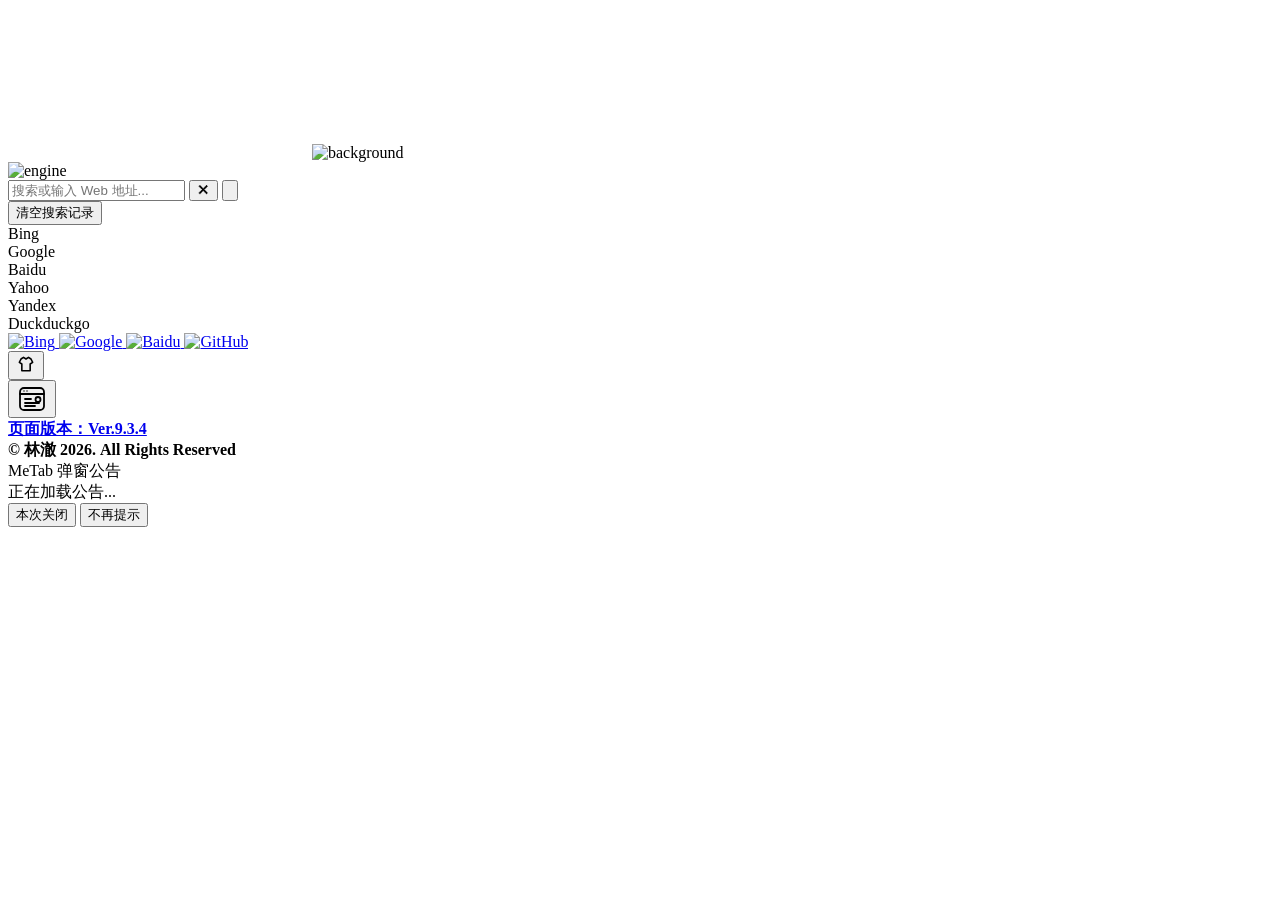
==== MeTab/index.html @ 31c51b07 "Create index.html" ====
<!DOCTYPE html>
<html lang="zh-CN">

<head>

  <meta charset="UTF-8">

  <meta name="viewport"
        content="width=device-width,
                 initial-scale=1.0,
                 maximum-scale=1.0,
                 minimum-scale=1.0,
                 user-scalable=no">

  <title>MeTab – 简约美观，专注高效！</title>

  <meta name="description"
        content="告别杂乱标签页，快速访问网站或搜索内容，一切尽在掌握。MeTab 标签页提供清爽界面与高效操作体验，让浏览器新标签页更简洁、智能。">

  <meta name="keywords"
        content="MeTab,标签页,新标签页,浏览器主页,极简主页,搜索引擎,自定义主页">

  <meta name="author"
        content="MeTab">

  <meta name="robots"
        content="index,follow">

  <meta name="theme-color"
        content="#000000">

  <link rel="canonical"
        href="https://tab.iqo3333.cn/">

  <link rel="alternate"
        hreflang="zh-CN"
        href="https://tab.iqo3333.cn/">

  <link rel="alternate"
        hreflang="zh-HK"
        href="https://tab.iqo3333.cn/zh_hant/">

  <link rel="icon"
        href="icons/favicon.png"
        type="image/png">

  <link rel="stylesheet"
        href="styles.css">

  <link rel="stylesheet" 
        href="toast.css">


  <link rel="stylesheet" 
        href="music/music-player.css">

  <link rel="stylesheet" 
        href="anniversary/anniversary.css">

</head>

<body>

<!-- ===== MeTab Ver.9.0.0 周年庆典 ===== -->
<div id="anniversaryModal" class="anniversary-modal" hidden>

  <!-- 背景装饰 -->
  <div class="anniversary-bg"></div>
  <div class="anniversary-glow"></div>
  <div class="anniversary-particles" aria-hidden="true"></div>

  <!-- 关闭按钮 -->
  <button class="anniversary-close"
          id="anniversaryClose"
          type="button"
          aria-label="关闭周年庆典">
    <svg viewBox="0 0 24 24"
         fill="none"
         stroke="currentColor"
         stroke-width="1.7"
         stroke-linecap="round">
      <path d="M18 6 6 18M6 6l12 12"/>
    </svg>
  </button>

  <!-- 庆典内容 -->
  <div class="anniversary-content">

    <div class="anniversary-eyebrow">
      A SPECIAL MILESTONE
    </div>

    <div class="anniversary-brand">Me Tab</div>

    <div class="anniversary-title">
      ANNIVERSARY
    </div>

    <div class="anniversary-number" id="anniversaryNumber">
      <span>1</span>
    </div>

    <div class="anniversary-unit" id="anniversaryUnit">
      YEAR ANNIVERSARY
    </div>

    <div class="anniversary-divider"></div>

    <div class="anniversary-description">
      <div class="anniversary-main-text" id="anniversaryMainText">
        MeTab Ver.9.0.0 发布一周年
      </div>

      <div class="anniversary-sub-text">
        感谢一路陪伴，让每一次打开都更简单
      </div>
    </div>

    <div class="anniversary-date">
      12月01日 — 12月07日
    </div>

    <button class="anniversary-enter"
            id="anniversaryEnter"
            type="button">
      开始体验
      <svg viewBox="0 0 24 24"
           fill="none"
           stroke="currentColor"
           stroke-width="1.8"
           stroke-linecap="round"
           stroke-linejoin="round">
        <path d="M5 12h14M13 6l6 6-6 6"/>
      </svg>
    </button>

  </div>

</div>


  <!-- 背景 -->
  <video id="bg-video"
         autoplay
         loop
         muted
         playsinline
         webkit-playsinline
         preload="auto">
  </video>

  <img id="bg-image"
       alt="background">

  <!-- 遮罩 -->
  <div class="overlay"></div>

  <!-- 页面内容 -->
  <div class="content">

    <!-- 时间和日期 -->
    <div class="datetime">

      <div id="clock"></div>

      <div id="date"></div>

    </div>


    <!-- 搜索栏外层容器 -->
    <div class="search-wrapper">

      <!-- 搜索栏 -->
      <div class="search-box">

        <div class="engine-select"
             id="engineSelect">

          <img id="engineIcon"
               src="icons/bing.png"
               alt="engine">

        </div>

        <input id="domainInput"
               type="text"
               inputmode="search"
               placeholder="搜索或输入 Web 地址..."
               autocomplete="off"
               autocorrect="off"
               autocapitalize="none"
               spellcheck="false">

        <!-- 清除按钮 -->
        <button id="clearBtn"
                type="button">

          ✕

        </button>

        <!-- 搜索按钮 -->
<button id="goBtn"
        type="button">

          <svg xmlns="http://www.w3.org/2000/svg"
               viewBox="0 0 24 24"
               fill="none"
               stroke="currentColor"
               stroke-width="2.8"
               stroke-linecap="round"
               stroke-linejoin="round">

            <path d="M3 12h16"></path>

            <path d="m12 5 7 7-7 7"></path>

          </svg>

        </button>

      </div>


      <!-- 搜索记录菜单 -->
      <div id="searchHistory"
           class="search-history">

        <div class="history-list"
             id="historyList">
        </div>

        <div class="history-footer">

          <button id="clearHistory"
                  type="button">

            清空搜索记录

          </button>

        </div>

      </div>


      <!-- 搜索引擎菜单 -->
      <div id="engineDropdown"
           class="engine-dropdown">

        <div data-engine="Bing"
             data-icon="icons/bing.png">
          Bing
        </div>

        <div data-engine="Google"
             data-icon="icons/google.png">
          Google
        </div>

        <div data-engine="Baidu"
             data-icon="icons/baidu.png">
          Baidu
        </div>

        <div data-engine="Yahoo"
             data-icon="icons/yahoo.png">
          Yahoo
        </div>

        <div data-engine="Yandex"
             data-icon="icons/yandex.png">
          Yandex
        </div>

        <div data-engine="Duckduckgo"
             data-icon="icons/duckduckgo.png">
          Duckduckgo
        </div>

      </div>

    </div>


    <!-- 快捷方式 -->
    <div class="quick-links"
         id="quickLinks">

      <a href="https://www.bing.com"
         class="quick-item"
         target="_blank">

        <img class="quick-icon"
             src="icons/bing.png"
             alt="Bing">

      </a>

      <a href="https://www.google.com"
         class="quick-item"
         target="_blank">

        <img class="quick-icon"
             src="icons/google.png"
             alt="Google">

      </a>

      <a href="https://www.baidu.com"
         class="quick-item"
         target="_blank">

        <img class="quick-icon"
             src="icons/baidu.png"
             alt="Baidu">

      </a>

      <a href="https://github.com/iqo3333/MeTab"
         class="quick-item"
         target="_blank">

        <img class="quick-icon"
             src="icons/github.png"
             alt="GitHub">

      </a>

    </div>

  </div>


  <!-- 右上角按钮组 -->
  <div class="top-actions">

    <!-- 背景切换 -->
    <div class="bg-wrapper">

      <button class="bg-btn"
              id="bgBtn"
              type="button">

        <svg xmlns="http://www.w3.org/2000/svg"
             width="20"
             height="20"
             viewBox="0 0 24 24"
             fill="none"
             stroke="currentColor"
             stroke-width="1.9"
             stroke-linecap="round"
             stroke-linejoin="round">

          <path d="M9 4L12 6L15 4L18 6L20 10L17 12V20H7V12L4 10L6 6L9 4Z"/>

        </svg>

      </button>

    </div>


<!-- MeTab 介绍页入口 -->
<div class="lang-wrapper">
<button class="lang-btn"
        id="profileBtn"
        type="button"
        aria-label="MeTab 介绍页">

    <svg xmlns="http://www.w3.org/2000/svg"
         width="32"
         height="32"
         viewBox="0 0 32 32"
         fill="none"
         stroke="currentColor"
         stroke-width="1.8"
         stroke-linecap="round"
         stroke-linejoin="round"
         style="display:block; flex-shrink:0;">

      <!-- 页面主体 -->
      <rect x="4" y="5" width="24" height="22" rx="4"/>

      <!-- 页面顶部 -->
      <path d="M4 11h24"/>

      <!-- 页面装饰 -->
      <circle cx="8" cy="8" r=".7" fill="currentColor" stroke="none"/>
      <circle cx="11" cy="8" r=".7" fill="currentColor" stroke="none"/>

      <!-- 内容区域 -->
      <path d="M9 16h6"/>
      <path d="M9 20h14"/>
      <path d="M9 23h10"/>

      <!-- 信息标识 -->
      <circle cx="22" cy="16.5" r="2.5"/>

    </svg>

  </button>
</div>

  <!-- 版权 -->
  <div class="footer-center">

<!-- 页面版本 -->
<div class="version-info" id="versionInfo">

  <!-- 当前页面版本 -->
  <a href="https://github.com/iqo3333/MeTab/releases/tag/Ver.9.3.4"
     id="versionLink"
     target="_blank"
     rel="noopener noreferrer">
    <b id="currentVersion">页面版本：Ver.9.3.4</b>
  </a>

  <!-- 新版本提示 -->
  <a class="version-update"
     id="versionUpdate"
     href="https://github.com/iqo3333/MeTab/releases"
     target="_blank"
     rel="noopener noreferrer"
     hidden>
    发现新版本
  </a>

</div>

    <span>
      <b>© 林澈 2026. All Rights Reserved</b>
    </span>

  </div>


<!-- ===== 公告弹窗 ===== -->
<div id="noticeModal" class="notice-modal">

  <div class="notice-box">

    <!-- 标题 -->
    <div class="notice-header">
      <span>MeTab 弹窗公告</span>
    </div>

    <!-- Markdown 公告内容 -->
    <div id="noticeContent"
         class="notice-content"
         aria-live="polite">

      正在加载公告...

    </div>

    <!-- 底部按钮 -->
    <div class="notice-actions">

      <button id="noticeClose">
        本次关闭
      </button>

      <button id="noticeHide">
        不再提示
      </button>

    </div>

  </div>

</div>

  <!-- 背景菜单动态生成 -->
  <script src="image/bg-list.js"></script>

  <!-- 主逻辑 -->
  <script src="toast.js"></script>

  <script src="script.js"></script>
 
  <script src="music/music-list.js"></script>

  <script src="music/music-player.js"></script>

  <script src="custom-settings.js"></script>

  <script src="anniversary/anniversary.js"></script>

</body>

</html>
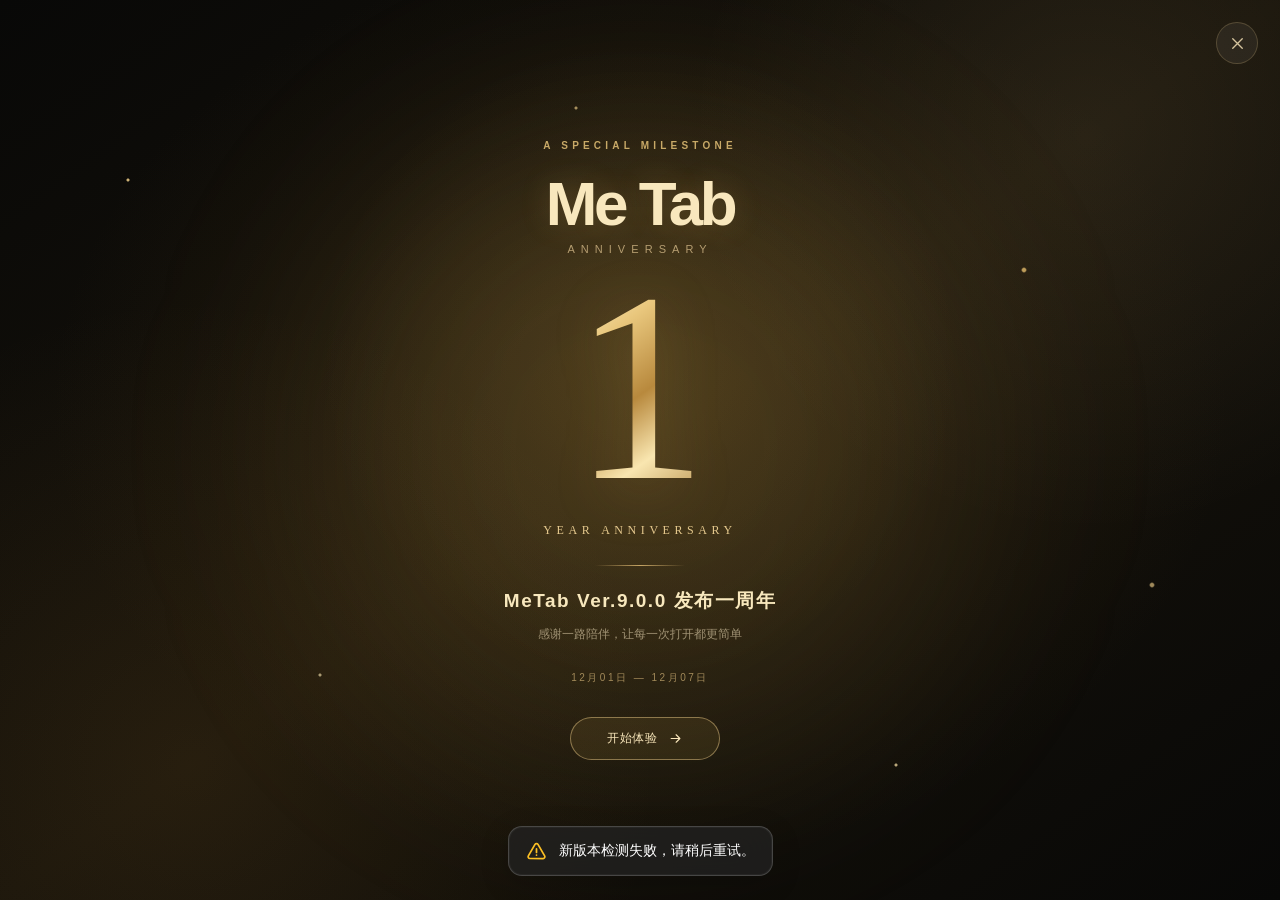
==== commit fa92ba14: "Add files via upload" ====
--- a/MeTab/index.html
+++ b/MeTab/index.html
@@ -44,6 +44,12 @@
         href="icons/favicon.png"
         type="image/png">
 
+  <!-- 默认背景预加载 -->
+  <link rel="preload"
+        as="image"
+        href="image/MeTab-晴天.png"
+        fetchpriority="high">
+
   <link rel="stylesheet"
         href="styles.css">
 
@@ -56,6 +62,60 @@
 
   <link rel="stylesheet" 
         href="anniversary/anniversary.css">
+
+  <!-- ===== 背景提前加载初始化 ===== -->
+  <script>
+  (function () {
+    var defaultBg = "image/MeTab-晴天.png";
+    var backgroundUrl = defaultBg;
+    var hasCustomBackground = false;
+
+    try {
+      // 检查是否存在自定义背景
+      var config = JSON.parse(
+        localStorage.getItem("metab_custom_background") || "null"
+      );
+
+      hasCustomBackground = !!config;
+
+      // 优先读取上次保存的背景
+      var savedBg = localStorage.getItem("preferredBackground");
+
+      if (savedBg) {
+        backgroundUrl = savedBg;
+      }
+
+    } catch (error) {
+      console.warn("[MeTab] 背景设置读取失败：", error);
+    }
+
+    // 保存初始化结果，供后续 JS 使用
+    window.__METAB_INITIAL_BACKGROUND_URL__ =
+      hasCustomBackground ? "" : backgroundUrl;
+
+    // 自定义背景由 custom-settings.js 负责加载
+    if (hasCustomBackground) return;
+
+    // 视频背景不使用图片预加载
+    if (/\.(mp4|webm|ogg|mov|m4v)(?:$|[?#])/i.test(backgroundUrl)) {
+      return;
+    }
+
+    // 提前请求图片背景
+    var preload = document.createElement("link");
+
+    preload.rel = "preload";
+    preload.as = "image";
+    preload.href = backgroundUrl;
+
+    if ("fetchPriority" in preload) {
+      preload.fetchPriority = "high";
+    }
+
+    document.head.appendChild(preload);
+
+  })();
+  </script>
 
 </head>
 
@@ -152,6 +212,26 @@
   <img id="bg-image"
        alt="background">
 
+  <!-- ===== 提前启动图片背景加载 ===== -->
+  <script>
+  (function () {
+    var image = document.getElementById("bg-image");
+    var backgroundUrl = window.__METAB_INITIAL_BACKGROUND_URL__;
+
+    if (!image || !backgroundUrl) return;
+
+    // 视频背景交给主 JS 加载
+    if (/\.(mp4|webm|ogg|mov|m4v)(?:$|[?#])/i.test(backgroundUrl)) {
+      return;
+    }
+
+    image.loading = "eager";
+    image.style.display = "block";
+    image.src = backgroundUrl;
+
+  })();
+  </script>
+
   <!-- 遮罩 -->
   <div class="overlay"></div>
 
@@ -410,11 +490,11 @@
 <div class="version-info" id="versionInfo">
 
   <!-- 当前页面版本 -->
-  <a href="https://github.com/iqo3333/MeTab/releases/tag/Ver.9.3.4"
+  <a href="https://github.com/iqo3333/MeTab/releases/tag/Ver.9.3.5"
      id="versionLink"
      target="_blank"
      rel="noopener noreferrer">
-    <b id="currentVersion">页面版本：Ver.9.3.4</b>
+    <b id="currentVersion">页面版本：Ver.9.3.5</b>
   </a>
 
   <!-- 新版本提示 -->
@@ -490,4 +570,4 @@
 
 </body>
 
-</html>
+</html>
--- a/MeTab/styles.css
+++ b/MeTab/styles.css
@@ -0,0 +1,2393 @@
+/* ===== 背景 ===== */
+body {
+  margin: 0;
+  padding: 0;
+  overflow: hidden;
+
+  font-family:
+    "Source Han Sans SC",
+    "Source Han Sans TC",
+    "Noto Sans SC",
+    "Noto Sans TC",
+    "Microsoft YaHei",
+    "PingFang SC",
+    sans-serif;
+
+  background: #000;
+}
+
+/* 背景视频样式 */
+#bg-video {
+  position: fixed;
+  top: 0;
+  left: 0;
+  width: 100%;
+  height: 100%;
+  object-fit: cover;  /* 保证视频填充全屏 */
+  z-index: -2;  /* 背景层 */
+  display: none;  /* 初始时不显示，只有设置为视频时才显示 */
+}
+
+/* 背景图片样式 */
+#bg-image {
+  position: fixed;
+  top: 0;
+  left: 0;
+  width: 100%;
+  height: 100%;
+  object-fit: cover;  /* 保证图片填充全屏 */
+  z-index: -2;  /* 背景层 */
+  display: none;  /* 初始时不显示，只有设置为图片时才显示 */
+}
+
+/* 默认背景（图片）样式 */
+.background {
+  position: relative;
+  width: 100%;
+  min-height: var(--vh); /* 高度占满整个视窗 */
+  background: url('your-background.jpg') no-repeat center center;
+  background-size: cover;  /* 保证图片充满屏幕 */
+}
+
+/* 黑色遮罩层 */
+.overlay {
+  position: absolute;
+  top: 0;
+  left: 0;
+  width: 100%;
+  height: 100%;
+  background-color: rgba(0, 0, 0, 0); /* 半透明遮罩层，深色遮罩效果 */
+  z-index: 1;
+}
+
+/* 内容区域 */
+.content {
+  position: relative;
+  z-index: 2;  /* 确保内容在遮罩之上显示 */
+  color: white;
+  text-align: center;
+  padding-top: 0px;
+
+}
+
+
+/* ===== 时间和日期容器 ===== */
+.datetime {
+
+  text-align: center;
+
+  margin-top: 60px;
+
+  color: var(--dynamic-text-color, rgba(255,255,255,0.1));
+}
+
+/* ===== 等宽字体（防抖） ===== */
+#clock,
+#date {
+
+  font-family:
+    "Consolas",
+    "Cascadia Mono",
+    "Menlo",
+    monospace;
+
+  font-variant-numeric: tabular-nums;
+  font-feature-settings: "tnum";
+
+  display: block;
+}
+
+/* ===== 时间（主视觉） ===== */
+#clock {
+
+  font-size: 88px;
+  font-weight: 700;
+
+  letter-spacing: 0.06em;
+  line-height: 1;
+
+  min-width: 420px;
+
+  display: inline-block;
+
+  text-shadow: none;
+}
+
+/* ===== 日期 ===== */
+#date {
+
+  margin-top: 12px;
+
+  font-size: 24px;
+  font-weight: 600;
+
+  opacity: 0.78;
+
+  letter-spacing: 0.04em;
+}
+
+
+/* ===== 搜索栏外层容器 ===== */
+.search-wrapper {
+  position: relative;
+  width: 55%;
+  margin: 50px auto;
+}
+
+
+/* ===== 搜索栏 ===== */
+
+.search-box {
+  z-index: 999;
+  width: 100%;
+  box-sizing: border-box;
+  display: flex;
+  align-items: center;
+  position: relative;
+  padding: 12px 20px;
+  border-radius: 40px;
+
+  -webkit-backdrop-filter: blur(5px) saturate(125%);
+  backdrop-filter: blur(5px) saturate(125%);
+
+  background: rgba(255, 255, 255, 0.10);
+  border: 1px solid rgba(255, 255, 255, 0.25);
+
+  box-shadow:
+    inset 0 0 0 1px rgba(255, 255, 255, 0.20),
+    0 6px 20px rgba(0, 0, 0, 0.18);
+
+  transition:
+    background 0.25s ease,
+    border-color 0.25s ease,
+    box-shadow 0.25s ease;
+}
+
+
+/* ===== 搜索引擎菜单 ===== */
+
+.engine-dropdown {
+  position: absolute;
+  top: calc(100% + 5px);
+  left: 0;
+  width: 120px;
+  z-index: 1001;
+
+  -webkit-backdrop-filter: blur(18px) saturate(145%);
+  backdrop-filter: blur(18px) saturate(145%);
+
+  background: rgba(255, 255, 255, 0.10);
+  border: 1px solid rgba(255, 255, 255, 0.25);
+
+  box-shadow:
+    inset 0 0 0 1px rgba(255, 255, 255, 0.20),
+    0 6px 20px rgba(0, 0, 0, 0.18);
+}
+
+
+/* ===== 搜索记录菜单 ===== */
+
+.search-history {
+  position: absolute;
+  top: calc(100% + 8px);
+  left: 0;
+  right: 0;
+  width: auto;
+  z-index: 1000;
+
+  -webkit-backdrop-filter: blur(18px) saturate(145%);
+  backdrop-filter: blur(18px) saturate(145%);
+
+  background: rgba(255, 255, 255, 0.10);
+  border: 1px solid rgba(255, 255, 255, 0.25);
+
+  box-shadow:
+    inset 0 0 0 1px rgba(255, 255, 255, 0.20),
+    0 6px 20px rgba(0, 0, 0, 0.18);
+}
+
+/* ===== 清除按钮 ===== */
+
+#clearBtn {
+  width: 26px;
+  height: 26px;
+  min-width: 26px;
+  border-radius: 50%;
+  padding: 0;
+  margin-left: 8px;
+
+  display: flex;
+  align-items: center;
+  justify-content: center;
+
+  line-height: 1;
+  font-size: 11px;
+  font-weight: 700;
+  text-align: center;
+
+  -webkit-backdrop-filter: blur(18px) saturate(145%);
+  backdrop-filter: blur(18px) saturate(145%);
+
+  background: rgba(255, 255, 255, 0.10);
+  border: 1px solid rgba(255, 255, 255, 0.25);
+
+  box-shadow:
+    inset 0 0 0 1px rgba(255, 255, 255, 0.20),
+    0 6px 20px rgba(0, 0, 0, 0.18);
+
+  color: #fff;
+
+  opacity: 0;
+  pointer-events: none;
+
+  transition:
+    opacity 0.2s ease,
+    background 0.2s ease,
+    transform 0.35s cubic-bezier(0.16, 1, 0.3, 1);
+}
+
+/* hover */
+#clearBtn:hover {
+  background: rgba(255, 255, 255, 0.16);
+  transform: scale(1.08);
+}
+
+/* 点击 */
+#clearBtn:active {
+  transform: scale(0.94);
+}
+
+/* 输入时显示 */
+#clearBtn.show {
+  opacity: 1;
+  pointer-events: auto;
+}
+
+
+/* ===== 跳转按钮 ===== */
+
+#goBtn {
+  width: 38px;
+  height: 38px;
+  min-width: 38px;
+  padding: 0;
+  margin-left: 10px;
+  border-radius: 50%;
+
+  display: flex;
+  align-items: center;
+  justify-content: center;
+
+  -webkit-backdrop-filter: blur(18px) saturate(145%);
+  backdrop-filter: blur(18px) saturate(145%);
+
+  background: rgba(255, 255, 255, 0.10);
+  border: 1px solid rgba(255, 255, 255, 0.25);
+
+  box-shadow:
+    inset 0 0 0 1px rgba(255, 255, 255, 0.20),
+    0 6px 20px rgba(0, 0, 0, 0.18);
+
+  color: #fff;
+
+  transition:
+    background 0.22s ease,
+    border 0.22s ease,
+    transform 0.35s cubic-bezier(0.16, 1, 0.3, 1),
+    box-shadow 0.22s ease;
+}
+
+/* hover */
+#goBtn:hover {
+  background: rgba(255, 255, 255, 0.16);
+  transform: scale(1.06);
+
+  box-shadow:
+    inset 0 0 0 1px rgba(255, 255, 255, 0.25),
+    0 8px 22px rgba(0, 0, 0, 0.18);
+}
+
+/* 点击 */
+#goBtn:active {
+  transform: scale(0.94);
+}
+
+/* SVG */
+#goBtn svg {
+  width: 19px;
+  height: 19px;
+  margin-left: 1.5px;
+  pointer-events: none;
+}
+
+/* ===== 移除焦点轮廓 ===== */
+
+#goBtn,
+#clearBtn,
+#goBtn:focus,
+#clearBtn:focus {
+  outline: none;
+}
+
+/* ===== 输入框聚焦效果 ===== */
+.search-box:focus-within {
+
+  background: rgba(255,255,255,0.16);
+
+  border: 1px solid rgba(255,255,255,0.3);
+
+  box-shadow:
+    inset 0 0 0 1px rgba(255,255,255,0),
+    0 6px 20px rgba(0,0,0,0.25);
+}
+
+/* ===== 搜索引擎按钮 ===== */
+.engine-select {
+  width: 38px;
+  height: 38px;
+  display: flex;
+  justify-content: center;
+  align-items: center;
+  cursor: pointer;
+  margin-right: 10px;
+}
+
+.engine-select img {
+  width: 22px;
+  height: 22px;
+}
+
+/* ===== 输入框 ===== */
+#domainInput {
+  flex: 1;
+  background: none;
+  border: none;
+  outline: none;
+  color: white;
+  font-size: 18px;
+}
+
+#domainInput::placeholder {
+  color: rgba(255,255,255,0.6);
+}
+
+/* ===== 按钮基础 ===== */
+button {
+  background: rgba(255,255,255,0.2);
+  border: none;
+  color: white;
+
+  padding: 6px 12px;
+  border-radius: 20px;
+  cursor: pointer;
+
+  margin-left: 10px;
+
+  transition:
+    transform 0.12s ease,
+    background 0.2s ease;
+}
+
+button:hover {
+  background: rgba(255,255,255,0.3);
+}
+
+/* ===== 搜索引擎下拉菜单 ===== */
+
+.engine-dropdown {
+  position: absolute;
+  top: calc(100% + 5px);
+  left: 0;
+
+  width: 120px;
+
+  border-radius: 12px;
+  overflow: hidden;
+
+  -webkit-backdrop-filter: blur(18px) saturate(145%);
+  backdrop-filter: blur(18px) saturate(145%);
+
+  background: rgba(255, 255, 255, 0.10);
+
+  border: 1px solid rgba(255, 255, 255, 0.25);
+
+  box-shadow:
+    inset 0 0 0 1px rgba(255, 255, 255, 0.20),
+    0 6px 20px rgba(0, 0, 0, 0.18);
+
+  /* 默认隐藏 */
+  opacity: 0;
+  pointer-events: none;
+
+  transform:
+    translateY(-8px)
+    scale(0.96);
+
+  transition:
+    opacity 0.22s ease,
+    transform 0.22s ease;
+}
+
+.engine-dropdown div {
+  padding: 8px 12px;
+
+  cursor: pointer;
+  font-size: 14px;
+  color: #fff;
+
+  transition: background 0.2s ease;
+
+  display: flex;
+  align-items: center;
+  justify-content: center;
+}
+
+.engine-dropdown div:hover {
+  background: rgba(255, 255, 255, 0.10);
+}
+
+/* 展开状态 */
+
+.engine-dropdown.show {
+  opacity: 1;
+  pointer-events: auto;
+
+  transform:
+    translateY(0)
+    scale(1);
+}
+
+/* ===== 快捷方式 ===== */
+.quick-links {
+
+  display: grid;
+
+  grid-template-columns: repeat(4, 90px);
+
+  justify-content: center;
+
+  gap: 25px;
+
+  margin-top: 110px;
+
+  z-index: 10;
+
+  position: relative;
+}
+
+/* ===== 快捷方式卡片 ===== */
+
+.quick-item {
+  width: 90px;
+  height: 90px;
+
+  -webkit-backdrop-filter: blur(5px) saturate(125%);
+  backdrop-filter: blur(5px) saturate(125%);
+
+  background: rgba(255, 255, 255, 0.10);
+
+  border: 1px solid rgba(255, 255, 255, 0.25);
+
+  box-shadow:
+    inset 0 0 0 1px rgba(255, 255, 255, 0.20),
+    0 6px 20px rgba(0, 0, 0, 0.18);
+
+  border-radius: 20px;
+
+  display: flex;
+  align-items: center;
+  justify-content: center;
+
+  text-decoration: none;
+  color: #fff;
+
+  transition:
+    transform 0.35s cubic-bezier(0.16, 1, 0.3, 1),
+    background 0.25s ease,
+    border 0.25s ease;
+
+  z-index: 10;
+}
+
+/* 悬停放大 */
+.quick-item:hover {
+  transform: translateY(-3px) scale(1.05);
+}
+
+/* 点击缩小 */
+.quick-item:active {
+  transform: scale(0.94);
+}
+
+/* ===== 图标统一大小 ===== */
+.quick-icon {
+
+  width: 32px;
+
+  height: 32px;
+
+  max-width: 40px;
+
+  max-height: 40px;
+
+  object-fit: contain;
+
+  display: block;
+
+  flex-shrink: 0;
+
+  user-select: none;
+
+  -webkit-user-drag: none;
+
+  pointer-events: none;
+}
+
+/* ===== Hover ===== */
+.quick-item:hover {
+
+  transform: translateY(-4px);
+
+  background: rgba(255,255,255,0.2);
+}
+/* ===== 版权信息底部居中 ===== */
+.footer-center {
+  position: fixed;
+  bottom: 10px;
+  left: 50%;
+  transform: translate3d(-50%, 0, 0); 
+  font-size: 12px;
+  white-space: nowrap;
+  word-break: keep-all;
+  overflow-wrap: normal;
+  text-align: center;
+  color: var(--dynamic-text-color);
+  opacity: 1;
+}
+
+/* ===== 分区域文字颜色变量 ===== */
+:root {
+/* ===== 时钟 ===== */
+  --text-clock: #FFFFFF;
+
+/* ===== 输入框 ===== */
+  --text-input: #FFFFFF;
+
+/* ===== Placeholder ===== */
+  --text-placeholder: rgb(255,255,255,0.6);
+
+/* ===== 搜索引擎菜单 ===== */
+  --text-engine: #FFFFFF;
+
+/* ===== 语言按钮 ===== */
+  --text-lang: #FFFFFF;
+
+/* ===== 背景按钮 ===== */
+  --text-bg-btn: #FFFFFF;
+
+/* ===== 背景菜单 ===== */
+  --text-bg-menu: #FFFFFF;
+
+/* ===== 跳转按钮 ===== */
+  --text-go: #FFFFFF;
+
+/* ===== X按钮 ===== */
+  --text-clearBtn: #FFFFFF;
+
+/* ===== 版权部分 ===== */
+  --text-footer: #FFFFFF;
+}
+
+/* ===== 时钟 ===== */
+#clock,
+#date {
+  color: var(--text-clock);
+}
+
+/* ===== 输入框 ===== */
+#domainInput {
+  color: var(--text-input);
+}
+
+/* ===== Placeholder ===== */
+
+#domainInput::placeholder{
+  color: var(--text-placeholder);
+}
+
+#domainInput::-webkit-input-placeholder{
+  color: var(--text-placeholder);
+}
+
+#domainInput::-moz-placeholder{
+  color: var(--text-placeholder);
+}
+
+#domainInput:-ms-input-placeholder{
+  color: var(--text-placeholder);
+}
+/* ===== 搜索引擎菜单 ===== */
+.engine-dropdown div {
+  color: var(--text-engine) !important;
+}
+
+/* ===== 语言按钮 ===== */
+.lang-btn,
+.lang-btn * {
+
+  color: var(--text-lang) !important;
+
+  stroke: var(--text-lang) !important;
+}
+
+/* ===== 背景按钮 ===== */
+.bg-btn,
+.bg-btn * {
+  color: var(--text-bg-btn) !important;
+  stroke: var(--text-bg-btn) !important;
+}
+
+/* ===== 背景菜单 ===== */
+.bg-dropdown div {
+  color: var(--text-bg-menu) !important;
+}
+
+/* ===== 跳转按钮 ===== */
+#goBtn,
+#goBtn * {
+  color: var(--text-go) !important;
+}
+
+/* ===== X按钮 ===== */
+#clearBtn,
+#clearBtn * {
+  color: var(--text-clearBtn) !important;
+}
+
+/* ===== 版权信息 ===== */
+
+.footer-center,
+.version-info,
+.version-info a{
+
+  color: var(--text-footer);
+}
+
+/* ===== 功能按钮区域 ===== */
+.top-actions{
+  position: fixed;
+
+  top: 15px;
+  right: 15px;
+
+  display: flex;
+  align-items: center;
+
+  gap: 10px;
+
+  z-index: 9999;
+}
+
+/* ===== 通用按钮样式 ===== */
+
+.lang-btn,
+.bg-btn {
+  height: 40px;
+
+  border: 1px solid rgba(255, 255, 255, 0.25);
+  border-radius: 15px;
+
+  display: flex;
+  align-items: center;
+  justify-content: center;
+
+  -webkit-backdrop-filter: blur(18px) saturate(145%);
+  backdrop-filter: blur(18px) saturate(145%);
+
+  background: rgba(255, 255, 255, 0.10);
+
+  box-shadow:
+    inset 0 0 0 1px rgba(255, 255, 255, 0.20),
+    0 6px 20px rgba(0, 0, 0, 0.18);
+
+  color: #fff;
+  cursor: pointer;
+
+  transition:
+    transform 0.4s cubic-bezier(0.16, 1, 0.3, 1),
+    background 0.3s ease,
+    border-color 0.3s ease,
+    box-shadow 0.3s ease;
+
+  will-change: transform;
+}
+
+/* ===== 悬停动画 ===== */
+
+.lang-btn:hover,
+.bg-btn:hover {
+  transform: translateY(-1px) scale(1.04);
+}
+
+/* ===== 点击动画 ===== */
+
+.lang-btn:active,
+.bg-btn:active {
+  transform: scale(0.94);
+}
+
+/* ===== hover ===== */
+
+.lang-btn:hover,
+.bg-btn:hover {
+
+  background: rgba(255, 255, 255, 0.16);
+
+  box-shadow:
+    inset 0 0 0 1px rgba(255, 255, 255, 0.25),
+    0 8px 22px rgba(0, 0, 0, 0.18);
+}
+
+/* ===== 禁止点击弹跳 ===== */
+.lang-btn:active,
+.bg-btn:active{
+
+  transform: none;
+}
+
+/* ===== 介绍页按钮 ===== */
+.lang-btn {
+  display: flex;
+  align-items: center;
+  justify-content: center;
+
+  width: 40px;
+  height: 40px;
+  min-width: 40px;
+
+  padding: 0;
+  white-space: nowrap;
+}
+
+/* ===== 背景按钮 ===== */
+.bg-wrapper{
+  position: relative;
+}
+
+.bg-btn{
+
+  width: 40px;
+  min-width: 40px;
+
+  padding: 0;
+}
+
+/* ===== 按钮 SVG ===== */
+.bg-btn svg {
+  width: 20px;
+  height: 20px;
+  pointer-events: none;
+}
+
+.lang-btn svg {
+  width: 20px;
+  height: 20px;
+  flex-shrink: 0;
+  pointer-events: none;
+}
+
+/* ===== 壁纸菜单 ===== */
+
+.lang-dropdown {
+
+  position: absolute;
+
+  top: calc(100% + 8px);
+
+  left: 50%;
+
+  transform:
+    translateX(-50%)
+    translateY(-8px)
+    scale(0.96);
+
+  opacity: 0;
+
+  pointer-events: none;
+
+  min-width: 100%;
+
+  border-radius: 14px;
+
+  overflow: hidden;
+
+  display: flex;
+  flex-direction: column;
+
+  -webkit-backdrop-filter: blur(18px) saturate(180%);
+  backdrop-filter: blur(18px) saturate(180%);
+
+  background: rgba(255, 255, 255, 0.10);
+
+  border: 1px solid rgba(255, 255, 255, 0.25);
+
+  box-shadow:
+    inset 0 0 0 1px rgba(255, 255, 255, 0.20),
+    0 6px 20px rgba(0, 0, 0, 0.18);
+
+  transition:
+    opacity 0.22s ease,
+    transform 0.22s ease;
+
+  z-index: 999;
+}
+
+
+/* ===== 背景菜单 ===== */
+
+.bg-dropdown {
+
+  position: absolute;
+
+  top: calc(100% + 8px);
+
+  left: 50%;
+
+  transform:
+    translateX(-50%)
+    translateY(-8px)
+    scale(0.96);
+
+  opacity: 0;
+
+  pointer-events: none;
+
+  min-width: 130px;
+
+  max-height: 260px;
+
+  overflow-y: auto;
+  overflow-x: hidden;
+
+  border-radius: 14px;
+
+  -webkit-mask-image: radial-gradient(circle, white 100%, black 100%);
+  mask-image: radial-gradient(circle, white 100%, black 100%);
+
+  -webkit-backdrop-filter: blur(18px) saturate(145%);
+  backdrop-filter: blur(18px) saturate(145%);
+
+  background: rgba(255, 255, 255, 0.10);
+
+  border: 1px solid rgba(255, 255, 255, 0.25);
+
+  box-shadow:
+    inset 0 0 0 1px rgba(255, 255, 255, 0.20),
+    0 6px 20px rgba(0, 0, 0, 0.18);
+
+  transition:
+    opacity 0.22s ease,
+    transform 0.22s ease;
+
+  z-index: 999;
+}
+
+/* ===== 壁纸菜单展开 ===== */
+.lang-wrapper.active .lang-dropdown{
+
+  opacity:1;
+
+  pointer-events:auto;
+
+  transform:
+    translateX(-50%)
+    translateY(0)
+    scale(1);
+}
+/* ===== 背景菜单滚动条 ===== */
+.bg-dropdown::-webkit-scrollbar{
+
+  width:3px;
+}
+
+.bg-dropdown::-webkit-scrollbar-track{
+
+  background:transparent;
+}
+
+.bg-dropdown::-webkit-scrollbar-thumb{
+
+  background:rgba(255,255,255,0.2);
+
+  border-radius:999px;
+}
+
+.bg-dropdown::-webkit-scrollbar-thumb:hover{
+
+  background:rgba(255,255,255,0.4);
+}
+/* ===== 背景菜单展开 ===== */
+.bg-dropdown.show{
+
+  opacity:1;
+
+  pointer-events:auto;
+
+  transform:
+    translateX(-50%)
+    translateY(0)
+    scale(1);
+}
+
+/* ===== 菜单项 ===== */
+.lang-dropdown a,
+.bg-dropdown div,
+.bg-dropdown a {
+  display: flex;
+  align-items: center;
+  justify-content: center;
+  width: 100%;
+  padding: 11px 16px;
+  box-sizing: border-box;
+  white-space: nowrap;
+  color: #fff;
+  font-size: 14px;
+  text-decoration: none;
+  cursor: pointer;
+  transition: background 0.2s ease;
+}
+
+.lang-dropdown a:hover,
+.bg-dropdown div:hover,
+.bg-dropdown a:hover {
+  background: rgba(242,230,215,0.08);
+}
+
+/* ================== 手机端适配 ================== */
+@media (max-width:768px){
+
+  body{
+    overflow-x:hidden;
+  }
+
+  /* ===== 功能按钮区域 ===== */
+  .top-actions{
+    top:max(8px, env(safe-area-inset-top));
+    right:8px;
+    gap:8px;
+  }
+
+  /* ===== 语言按钮 & 背景按钮 ===== */
+  .lang-btn,
+  .bg-btn{
+    height:38px;
+    border-radius:12px;
+  }
+
+  .lang-btn{
+    width:38px;
+    min-width:38px;
+    padding:0;
+  }
+
+  .bg-btn{
+    width:38px;
+    min-width:38px;
+  }
+
+  .bg-btn svg{
+    width:17px;
+    height:17px;
+  }
+
+  /* ===== 下拉菜单 ===== */
+  .lang-dropdown{
+    left:50%;
+    right:auto;
+    transform:
+      translateX(-50%)
+      translateY(-8px)
+      scale(0.96);
+  }
+
+  .lang-wrapper.active .lang-dropdown{
+    transform:
+      translateX(-50%)
+      translateY(0)
+      scale(1);
+  }
+
+.lang-dropdown a,
+.bg-dropdown div,
+.bg-dropdown a {
+  font-size: 12px;
+  padding: 10px 14px;
+}
+
+  .bg-dropdown{
+    min-width:120px;
+  }
+
+  /* ===== 时间区域（修复漂移） ===== */
+  .datetime{
+    position:relative;
+    width:100%;
+    z-index:2;
+    pointer-events:none;
+
+    margin-top:10vh;
+
+    left:auto;
+    top:auto;
+    transform:none;
+
+    padding-top:0;
+  }
+
+  #clock{
+    font-size:52px;
+    min-width:auto;
+    letter-spacing:0.04em;
+    padding:0 10px;
+  }
+
+  #date{
+    margin-top:6px;
+    font-size:16px;
+  }
+
+  /* ===== 搜索栏 ===== */
+  .search-box{
+    position:relative;
+    display:flex;
+    align-items:center;
+
+    width:min(340px, calc(100% - 24px));
+    max-width:340px;
+    min-width:0;
+
+    box-sizing:border-box;
+
+    margin:5vh auto 0;
+
+    padding:6px 8px 6px 12px;
+
+    gap:4px;
+
+    border-radius:30px;
+  }
+
+  /* ===== 搜索引擎 ===== */
+  .engine-select{
+    width:28px;
+    height:28px;
+    min-width:28px;
+    flex-shrink:0;
+  }
+
+  .engine-select img{
+    width:16px;
+    height:16px;
+  }
+
+  /* ===== 输入框 ===== */
+  #domainInput{
+    flex:1;
+    width:0;
+    min-width:0;
+    font-size:16px;
+    padding-right:4px;
+  }
+
+  /* ===== 清除按钮 ===== */
+  #clearBtn{
+    width:24px;
+    height:24px;
+    min-width:24px;
+
+    border-radius:999px;
+
+    display:flex;
+    align-items:center;
+    justify-content:center;
+
+    font-size:12px;
+    line-height:1;
+  }
+
+  /* ===== Go按钮 ===== */
+  #goBtn{
+    appearance:none;
+    -webkit-appearance:none;
+
+    width:34px;
+    height:34px;
+
+    min-width:34px;
+    max-width:34px;
+
+    flex:0 0 34px;
+
+    padding:0;
+    margin:0;
+
+    border:none;
+    outline:none;
+
+    flex-shrink:0;
+
+    border-radius:999px;
+
+    display:flex;
+    align-items:center;
+    justify-content:center;
+
+    overflow:hidden;
+
+    box-sizing:border-box;
+
+    background:rgba(255,255,255,0.12);
+
+    backdrop-filter:blur(12px);
+    -webkit-backdrop-filter:blur(12px);
+  }
+
+  #goBtn svg{
+    width:17px;
+    height:17px;
+
+    flex-shrink:0;
+
+    display:block;
+
+    transform:translateX(1px);
+  }
+
+  /* ===== 搜索引擎菜单 ===== */
+  .engine-dropdown{
+    width:110px;
+    left:0;
+    top:calc(100% + 8px);
+  }
+
+  .engine-dropdown div{
+    font-size:13px;
+    padding:9px 12px;
+  }
+
+  /* ===== 快捷方式 ===== */
+  .quick-links{
+    grid-template-columns:repeat(4,55px);
+
+    gap:12px;
+
+    margin-top:6vh;
+
+    width:fit-content;
+
+    margin-left:auto;
+    margin-right:auto;
+  }
+
+  .quick-item{
+    width:55px;
+    height:55px;
+
+    border-radius:12px;
+
+    font-size:16px;
+  }
+
+  /* ===== 底部版权 ===== */
+  .footer-center{
+    font-size:11px;
+    margin-top:6vh;
+    margin-bottom:calc(10px + env(safe-area-inset-bottom));
+  }
+}
+
+/* ================== 页面基础布局（修复黑屏核心） ================== */
+
+html{
+  width:100%;
+  min-height:100%;
+  overflow-x:hidden;
+  overflow-y:auto;
+}
+
+body{
+  width:100%;
+  min-height:var(--vh);
+
+  margin:0;
+  padding:0;
+
+  overflow-x:hidden;
+  overflow-y:auto;
+
+  position:relative;
+
+  background:#000;
+
+  -webkit-text-size-adjust:100%;
+}
+
+/* ===== 全格式背景黑色透明遮罩 ===== */
+.overlay {
+  position: fixed;
+  inset: 0;
+  z-index: -1;
+  background: rgba(0, 0, 0, 0.2);
+  pointer-events: none;
+}
+
+/* ===== 防止 iOS 输入框自动放大 ===== */
+
+input,
+textarea,
+select{
+  font-size:16px;
+}
+
+/* ================== placeholder兼容 ================== */
+
+/* ===== Placeholder ===== */
+
+#domainInput::placeholder{
+
+  color:var(--text-placeholder) !important;
+
+  opacity:1 !important;
+}
+
+#domainInput::-webkit-input-placeholder{
+
+  color:var(--text-placeholder) !important;
+
+  opacity:1 !important;
+}
+
+#domainInput::-moz-placeholder{
+
+  color:var(--text-placeholder) !important;
+
+  opacity:1 !important;
+}
+
+#domainInput:-ms-input-placeholder{
+
+  color:var(--text-placeholder) !important;
+
+  opacity:1 !important;
+}
+
+/* ================== 功能按钮显示控制 ================== */
+
+.lang-wrapper{
+  display:block;
+}
+/* =====全局禁止复制 / 选中==== */
+
+/* 全站禁止文字选中 */
+*{
+  -webkit-user-select: none;
+  -moz-user-select: none;
+  -ms-user-select: none;
+  user-select: none;
+
+  -webkit-touch-callout: none;
+
+  -webkit-tap-highlight-color: transparent;
+}
+
+/* 禁止图片拖动 */
+img{
+  -webkit-user-drag: none;
+  pointer-events: none;
+}
+
+/* 禁止长按菜单（移动端） */
+html,
+body{
+  -webkit-touch-callout: none;
+}
+
+/* 禁止高亮 */
+
+/* ===== 页面版本 ===== */
+.version-info{
+  position: fixed;
+
+  left: 50%;
+
+  transform: translateX(-50%);
+
+  bottom: calc(24px + env(safe-area-inset-bottom));
+
+  z-index: 10;
+
+  font-size: 11px;
+
+  letter-spacing: 0.2px;
+
+  text-align: center;
+}
+
+.version-info a{
+  color: inherit;
+
+  text-decoration: none;
+}
+
+.version-info a:hover{
+  opacity: 0.85;
+}
+
+/* ===== 公告弹窗 ===== */
+.notice-modal {
+  position: fixed;
+  inset: 0;
+  z-index: 9999;
+
+  display: flex;
+  align-items: center;
+  justify-content: center;
+
+  padding: 20px;
+
+  background: rgba(0, 0, 0, 0.22);
+
+  backdrop-filter: blur(12px) saturate(150%);
+  -webkit-backdrop-filter: blur(12px) saturate(150%);
+
+  opacity: 0;
+  pointer-events: none;
+  transition: 0.25s;
+}
+
+/* 显示 */
+.notice-modal.show {
+  opacity: 1;
+  pointer-events: auto;
+}
+
+/* ===== 弹窗主体 ===== */
+.notice-box {
+  width: min(480px, 100%);
+  height: 375px;
+  max-height: 60vh;
+
+  border-radius: 24px;
+  overflow: hidden;
+  box-sizing: border-box;
+
+  display: flex;
+  flex-direction: column;
+
+  background: rgba(75, 75, 75, 0.20);
+  border: 1px solid rgba(255, 255, 255, 0.28);
+
+  box-shadow:
+    0 18px 55px rgba(0, 0, 0, 0.16),
+    inset 0 1px 0 rgba(255, 255, 255, 0.3),
+    inset 0 -1px 0 rgba(255, 255, 255, 0.08);
+
+  backdrop-filter: blur(30px) saturate(170%);
+  -webkit-backdrop-filter: blur(30px) saturate(170%);
+}
+
+/* ===== 顶部 ===== */
+
+.notice-header{
+
+  display:flex;
+
+  align-items:center;
+
+  justify-content:space-between;
+
+  padding:16px 18px;
+
+  color:#fff;
+
+  font-size:16px;
+
+  font-weight:700;
+
+  flex-shrink:0;
+
+  border-bottom:
+    1px solid rgba(255,255,255,0.08);
+}
+
+/* ===== 内容 ===== */
+
+.notice-content{
+
+  flex:1;
+
+  min-height:0;
+
+  padding:18px;
+
+  color:#fff;
+
+  font-size:14px;
+
+  line-height:1.8;
+
+  white-space:pre-wrap;
+
+  word-break:break-word;
+
+  overflow-y:auto;
+
+  overflow-x:hidden;
+
+  box-sizing:border-box;
+}
+
+/* ===== 滚动条 ===== */
+
+.notice-content::-webkit-scrollbar{
+
+  width:3px;
+}
+
+.notice-content::-webkit-scrollbar-track{
+
+  background:transparent;
+}
+
+.notice-content::-webkit-scrollbar-thumb{
+
+  background:
+    rgba(255,255,255,0.22);
+
+  border-radius:999px;
+}
+
+.notice-content::-webkit-scrollbar-thumb:hover{
+
+  background:
+    rgba(255,255,255,0.38);
+}
+
+/* ===== 底部按钮区域 ===== */
+
+.notice-actions{
+
+  display:flex;
+
+  align-items:center;
+
+  gap:10px;
+
+  padding:16px;
+
+  flex-shrink:0;
+
+  box-sizing:border-box;
+
+  border-top:
+    1px solid rgba(255,255,255,0.08);
+}
+
+/* ===== 按钮 ===== */
+
+.notice-actions button{
+
+  appearance:none;
+  -webkit-appearance:none;
+
+  width:100%;
+
+  flex:1 1 0;
+
+  min-width:0;
+
+  height:42px;
+
+  padding:0 14px;
+
+  margin:0;
+
+  border:none;
+
+  outline:none;
+
+  border-radius:14px;
+
+  box-sizing:border-box;
+
+  display:flex;
+
+  align-items:center;
+
+  justify-content:center;
+
+  text-align:center;
+
+  white-space:nowrap;
+
+  color:#fff;
+
+  cursor:pointer;
+
+  font-size:14px;
+
+  background:
+    rgba(255,255,255,0.08);
+
+  backdrop-filter:blur(10px);
+  -webkit-backdrop-filter:blur(10px);
+
+  transition:
+    background 0.2s,
+    transform 0.15s;
+}
+
+/* hover */
+
+.notice-actions button:hover{
+
+  background:
+    rgba(255,255,255,0.14);
+}
+
+/* 点击 */
+
+.notice-actions button:active{
+
+  transform:scale(0.97);
+}
+
+/* ===== 按钮禁用状态 ===== */
+
+.notice-actions button:disabled{
+
+  opacity:0.7;
+
+  cursor:default;
+
+  pointer-events:none;
+}
+
+/* ===== 红字提示 ===== */
+
+.notice-red{
+
+  margin-top:16px;
+
+  color:#ff4d4f;
+
+  font-weight:700;
+
+  font-size:14px;
+
+  text-align:center;
+}
+
+/* ===== 手机端 ===== */
+
+@media (max-width:768px){
+
+  .notice-box{
+
+    width:100%;
+
+    height:40vh;
+
+    max-height:40vh;
+
+    border-radius:20px;
+  }
+
+  .notice-header{
+
+    padding:15px 16px;
+
+    font-size:15px;
+  }
+
+  .notice-content{
+
+    padding:16px;
+
+    font-size:13px;
+
+    line-height:1.7;
+  }
+
+  .notice-actions{
+
+    padding:14px;
+  }
+
+  .notice-actions button{
+
+    height:40px;
+
+    font-size:13px;
+
+    border-radius:12px;
+  }
+}
+@media (max-width: 600px) {
+
+  .search-wrapper {
+    width: calc(100% - 32px);
+  }
+
+}
+/* ===== 手机端搜索记录容器 ===== */
+
+.search-history {
+  position: absolute;
+  top: calc(100% + 8px);
+  left: 0;
+  width: 100%;
+
+  box-sizing: border-box;
+  padding: 6px;
+
+  border-radius: 16px;
+
+  -webkit-backdrop-filter: blur(18px) saturate(125%);
+  backdrop-filter: blur(18px) saturate(125%);
+
+  background: rgba(255, 255, 255, 0.10);
+
+  border: 1px solid rgba(255, 255, 255, 0.25);
+
+  box-shadow:
+    inset 0 0 0 1px rgba(255, 255, 255, 0.20),
+    0 6px 20px rgba(0, 0, 0, 0.18);
+
+  opacity: 0;
+  visibility: hidden;
+  pointer-events: none;
+
+  transform: translateY(-6px);
+
+  transition:
+    opacity 0.2s ease,
+    transform 0.2s ease,
+    visibility 0.2s ease;
+
+  z-index: 1000;
+}
+
+
+/* ===== 展开状态 ===== */
+
+.search-history.show {
+
+  opacity: 1;
+
+  visibility: visible;
+
+  pointer-events: auto;
+
+  transform: translateY(0);
+
+}
+
+
+/* ===== 历史记录列表 ===== */
+
+.history-list {
+
+  display: flex;
+
+  flex-direction: column;
+
+  gap: 2px;
+
+  /* 约显示 5 条记录 */
+  max-height: 210px;
+
+  /* 超出后允许滚动 */
+  overflow-y: auto;
+
+  /* 隐藏横向滚动 */
+  overflow-x: hidden;
+
+  /* 滚动条样式 */
+  scrollbar-width: thin;
+
+  scrollbar-color:
+    rgba(255,255,255,0.3)
+    transparent;
+
+}
+
+
+/* ===== WebKit 滚动条 ===== */
+
+.history-list::-webkit-scrollbar {
+
+  width: 5px;
+
+}
+
+.history-list::-webkit-scrollbar-track {
+
+  background: transparent;
+
+}
+
+.history-list::-webkit-scrollbar-thumb {
+
+  background: rgba(255,255,255,0.3);
+
+  border-radius: 10px;
+
+}
+
+.history-list::-webkit-scrollbar-thumb:hover {
+
+  background: rgba(255,255,255,0.5);
+
+}
+
+
+/* ===== 单条记录 ===== */
+
+.history-item {
+
+  display: flex;
+
+  align-items: center;
+
+  justify-content: space-between;
+
+  min-height: 38px;
+
+  padding: 0 10px;
+
+  border-radius: 10px;
+
+  cursor: pointer;
+
+  transition:
+    background 0.18s ease;
+
+}
+
+
+/* hover */
+
+.history-item:hover {
+
+  background: rgba(255,255,255,0.12);
+
+}
+
+
+/* ===== 左侧内容 ===== */
+
+.history-text {
+
+  display: flex;
+
+  align-items: center;
+
+  gap: 9px;
+
+  min-width: 0;
+
+  flex: 1;
+
+  color: rgba(255,255,255,0.85);
+
+  font-size: 14px;
+
+  white-space: nowrap;
+
+  overflow: hidden;
+
+  text-overflow: ellipsis;
+
+}
+
+
+/* ===== 历史图标 ===== */
+
+.history-icon {
+
+  flex-shrink: 0;
+
+  font-size: 14px;
+
+  opacity: 0.65;
+
+}
+
+
+/* ===== 删除按钮 ===== */
+
+.history-delete {
+
+  width: 26px;
+
+  height: 26px;
+
+  min-width: 26px;
+
+  padding: 0;
+
+  margin-left: 8px;
+
+  display: flex;
+
+  align-items: center;
+
+  justify-content: center;
+
+  border: none;
+
+  border-radius: 50%;
+
+  background: transparent;
+
+  color: rgba(255,255,255,0.5);
+
+  font-size: 14px;
+
+  cursor: pointer;
+
+  transition:
+    background 0.18s ease,
+    color 0.18s ease;
+
+}
+
+
+/* 删除 hover */
+
+.history-delete:hover {
+
+  background: rgba(255,255,255,0.12);
+
+  color: rgba(255,255,255,0.9);
+
+}
+
+
+/* ===== 底部区域 ===== */
+
+.history-footer {
+
+  display: flex;
+
+  justify-content: center;
+
+  padding: 5px 4px 2px;
+
+  border-top: 1px solid rgba(255,255,255,0.08);
+
+  margin-top: 4px;
+
+}
+
+
+/* ===== 清空按钮 ===== */
+
+#clearHistory {
+
+  width: auto;
+
+  height: auto;
+
+  padding: 6px 10px;
+
+  margin: 0;
+
+  border: none;
+
+  background: transparent;
+
+  color: rgba(255,255,255,0.55);
+
+  font-size: 12px;
+
+  border-radius: 8px;
+
+  cursor: pointer;
+
+  transition:
+    background 0.18s ease,
+    color 0.18s ease;
+
+}
+
+
+#clearHistory:hover {
+
+  background: rgba(255,255,255,0.1);
+
+  color: rgba(255,255,255,0.9);
+
+}
+
+
+/* ===== 无记录时不显示 ===== */
+
+.search-history.empty {
+
+  display: none;
+
+}
+/* ===== 自定义壁纸与快捷入口设置 ===== */
+
+.bg-dropdown [data-action="custom-wallpaper"] {
+  border-top: 1px solid rgba(128, 128, 128, 0.2);
+  margin-top: 4px;
+  padding-top: 12px;
+  font-weight: 500;
+}
+
+.metab-custom-dialog {
+  position: fixed;
+  inset: 0;
+  z-index: 100000;
+  display: flex;
+  align-items: center;
+  justify-content: center;
+  padding: 20px;
+  background: rgba(0, 0, 0, 0.35);
+}
+
+.metab-custom-dialog[hidden] {
+  display: none;
+}
+
+.metab-custom-panel {
+  width: min(100%, 380px);
+  max-height: min(85vh, 600px);
+  overflow-y: auto;
+  padding: 22px;
+  border: 1px solid rgba(128, 128, 128, 0.18);
+  border-radius: 22px;
+  background: rgba(255, 255, 255, 0.96);
+  color: #222;
+  box-shadow: 0 12px 40px rgba(0, 0, 0, 0.16);
+}
+
+@media (prefers-color-scheme: dark) {
+  .metab-custom-panel {
+    background: rgba(30, 30, 30, 0.97);
+    color: #f5f5f5;
+  }
+}
+
+.metab-custom-panel h3 {
+  margin: 0 0 18px;
+  font-size: 18px;
+  font-weight: 600;
+}
+
+.metab-custom-panel label {
+  display: block;
+  margin: 14px 0 7px;
+  font-size: 13px;
+  opacity: 0.8;
+}
+
+.metab-custom-panel input[type="text"],
+.metab-custom-panel input[type="url"] {
+  box-sizing: border-box;
+  width: 100%;
+  min-height: 42px;
+  padding: 0 12px;
+  border: 1px solid rgba(128, 128, 128, 0.3);
+  border-radius: 11px;
+  outline: none;
+  background: transparent;
+  color: inherit;
+  font: inherit;
+}
+
+.metab-custom-panel input:focus {
+  border-color: #777;
+}
+
+.metab-custom-panel input[type="file"] {
+  display: block;
+  width: 100%;
+  margin-top: 10px;
+  font-size: 13px;
+}
+
+.metab-custom-actions {
+  display: flex;
+  gap: 10px;
+  margin-top: 20px;
+}
+
+.metab-custom-actions button {
+  flex: 1;
+  min-height: 40px;
+  border: 1px solid rgba(128, 128, 128, 0.25);
+  border-radius: 12px;
+  background: transparent;
+  color: inherit;
+  cursor: pointer;
+  font: inherit;
+}
+
+.metab-custom-actions button:last-child {
+  background: #222;
+  color: #fff;
+}
+
+.metab-custom-hint {
+  margin: 12px 0 0;
+  font-size: 12px;
+  line-height: 1.6;
+  opacity: 0.65;
+}
+
+.quick-item {
+  position: relative;
+}
+
+.quick-icon {
+  object-fit: contain;
+  object-position: center;
+}
+
+/* 编辑快捷入口时显示轻微提示 */
+.quick-item:hover {
+  cursor: pointer;
+}
+
+@media (max-width: 600px) {
+  .metab-custom-panel {
+    padding: 18px;
+  }
+}
+/* ===== MeTab 快捷入口液态玻璃编辑弹窗 ===== */
+
+#metabShortcutDialog {
+  background: rgba(0, 0, 0, 0.28);
+  animation: metabDialogFadeIn 0.2s ease;
+}
+
+#metabShortcutDialog .metab-shortcut-panel {
+  width: min(100%, 400px);
+  padding: 24px;
+  border: 1px solid rgba(255, 255, 255, 0.42);
+  border-radius: 26px;
+
+  background: rgba(245, 245, 245, 0.72);
+  color: #222;
+
+  box-shadow:
+    0 18px 55px rgba(0, 0, 0, 0.16),
+    inset 0 1px 0 rgba(255, 255, 255, 0.65);
+
+  -webkit-backdrop-filter: blur(30px) saturate(180%);
+  backdrop-filter: blur(30px) saturate(180%);
+
+  animation: metabPanelIn 0.25s ease;
+}
+
+@media (prefers-color-scheme: dark) {
+  #metabShortcutDialog .metab-shortcut-panel {
+    background: rgba(35, 35, 35, 0.76);
+    color: #f5f5f5;
+    border-color: rgba(255, 255, 255, 0.18);
+  }
+}
+
+.metab-shortcut-preview {
+  width: 76px;
+  height: 76px;
+  margin: 0 auto 22px;
+  display: flex;
+  align-items: center;
+  justify-content: center;
+  overflow: hidden;
+  border-radius: 20px;
+  background: rgba(255, 255, 255, 0.28);
+  border: 1px solid rgba(255, 255, 255, 0.3);
+}
+
+.metab-shortcut-preview img {
+  display: block;
+  width: 48px;
+  height: 48px;
+  max-width: 100%;
+  max-height: 100%;
+  object-fit: contain;
+}
+
+#metabShortcutDialog .metab-custom-actions {
+  gap: 8px;
+}
+
+#metabShortcutDialog .metab-custom-actions button {
+  min-width: 0;
+  padding: 0 10px;
+  border-radius: 13px;
+  transition: background 0.2s ease, transform 0.2s ease;
+}
+
+#metabShortcutDialog .metab-custom-actions button:hover {
+  background: rgba(128, 128, 128, 0.15);
+}
+
+/* 取消按钮 */
+#metabShortcutDialog .metab-custom-actions button[data-shortcut-cancel] {
+  background: rgba(255, 59, 48, 0.12);
+  color: #ff3b30;
+  border: 1px solid rgba(255, 59, 48, 0.2);
+}
+
+#metabShortcutDialog .metab-custom-actions button[data-shortcut-cancel]:hover {
+  background: rgba(255, 59, 48, 0.2);
+}
+
+#metabShortcutDialog .metab-custom-actions button:active {
+  transform: scale(0.97);
+}
+
+.metab-shortcut-error {
+  color: #d93025;
+  font-size: 13px;
+  line-height: 1.5;
+}
+
+@keyframes metabDialogFadeIn {
+  from { opacity: 0; }
+  to { opacity: 1; }
+}
+
+@keyframes metabPanelIn {
+  from {
+    opacity: 0;
+    transform: translateY(8px) scale(0.98);
+  }
+  to {
+    opacity: 1;
+    transform: translateY(0) scale(1);
+  }
+}
+/* 本地图片选择按钮 */
+.metab-file-picker {
+  display: flex;
+  align-items: center;
+  gap: 12px;
+  margin-top: 10px;
+}
+
+.metab-file-picker label {
+  display: inline-flex;
+  align-items: center;
+  justify-content: center;
+  padding: 9px 15px;
+  border-radius: 10px;
+  background: rgba(128, 128, 128, 0.1);
+  border: 1px solid rgba(128, 128, 128, 0.18);
+  color: inherit;
+  font-size: 13px;
+  cursor: pointer;
+  transition: background 0.2s ease;
+}
+
+.metab-file-picker label:hover {
+  background: rgba(128, 128, 128, 0.18);
+}
+
+.metab-file-picker input {
+  display: none;
+}
+#metabShortcutFile {
+  display: none !important;
+}
+/* ===== MeTab 自定义背景液态玻璃弹窗 ===== */
+
+#metabWallpaperDialog {
+  background: rgba(0, 0, 0, 0.28);
+  animation: metabDialogFadeIn 0.2s ease;
+}
+
+#metabWallpaperDialog .metab-custom-panel {
+  width: min(100%, 400px);
+  padding: 24px;
+  border: 1px solid rgba(255, 255, 255, 0.42);
+  border-radius: 26px;
+
+  background: rgba(245, 245, 245, 0.72);
+  color: #222;
+
+  box-shadow:
+    0 18px 55px rgba(0, 0, 0, 0.16),
+    inset 0 1px 0 rgba(255, 255, 255, 0.65);
+
+  -webkit-backdrop-filter: blur(30px) saturate(180%);
+  backdrop-filter: blur(30px) saturate(180%);
+
+  animation: metabPanelIn 0.25s ease;
+}
+
+@media (prefers-color-scheme: dark) {
+  #metabWallpaperDialog .metab-custom-panel {
+    background: rgba(35, 35, 35, 0.76);
+    color: #f5f5f5;
+    border-color: rgba(255, 255, 255, 0.18);
+  }
+}
+
+/* 弹窗内按钮 */
+#metabWallpaperDialog .metab-custom-actions {
+  gap: 8px;
+}
+
+#metabWallpaperDialog .metab-custom-actions button {
+  min-width: 0;
+  padding: 0 14px;
+  border-radius: 13px;
+  transition: background 0.2s ease, transform 0.2s ease;
+}
+
+#metabWallpaperDialog .metab-custom-actions button:hover {
+  background: rgba(128, 128, 128, 0.15);
+}
+
+#metabWallpaperDialog .metab-custom-actions button:active {
+  transform: scale(0.97);
+}
+.metab-file-picker {
+  display: flex;
+  align-items: center;
+  flex-wrap: wrap;
+  gap: 12px;
+  margin-top: 10px;
+}
+
+.metab-file-picker label {
+  display: inline-flex;
+  align-items: center;
+  justify-content: center;
+  padding: 9px 15px;
+  border-radius: 10px;
+  background: rgba(128, 128, 128, 0.1);
+  border: 1px solid rgba(128, 128, 128, 0.18);
+  color: inherit;
+  font-size: 13px;
+  cursor: pointer;
+  transition: background 0.2s ease;
+}
+
+.metab-file-picker span {
+  flex: 1;
+  min-width: 0;
+  overflow: hidden;
+  text-overflow: ellipsis;
+  white-space: nowrap;
+  color: rgba(128, 128, 128, 0.85);
+  font-size: 12px;
+  line-height: 1.5;
+}
+
+.metab-file-picker label:hover {
+  background: rgba(128, 128, 128, 0.18);
+}
+
+.metab-file-picker input {
+  display: none;
+}
+
+#metabWallpaperFileName {
+  min-width: 0;
+  flex: 1;
+  color: #888;
+  font-size: 12px;
+  overflow: hidden;
+  text-overflow: ellipsis;
+  white-space: nowrap;
+}
+#metabWallpaperFile {
+  display: none !important;
+}
+/* ===== MeTab 弹窗关闭动画 ===== */
+
+/* 遮罩层关闭 */
+.metab-custom-dialog.is-closing,
+#metabShortcutDialog.is-closing,
+#metabWallpaperDialog.is-closing {
+  animation: metabDialogFadeOut 0.2s ease forwards;
+}
+
+/* 弹窗主体关闭 */
+.metab-custom-dialog.is-closing .metab-custom-panel,
+#metabShortcutDialog.is-closing .metab-shortcut-panel,
+#metabWallpaperDialog.is-closing .metab-custom-panel {
+  animation: metabPanelOut 0.2s ease forwards;
+}
+
+@keyframes metabDialogFadeOut {
+  from { opacity: 1; }
+  to { opacity: 0; }
+}
+
+@keyframes metabPanelOut {
+  from {
+    opacity: 1;
+    transform: translateY(0) scale(1);
+  }
+  to {
+    opacity: 0;
+    transform: translateY(8px) scale(0.98);
+  }
+}
+/* ===== 快捷方式点击动画 ===== */
+
+.quick-item:active {
+  transform: scale(0.98);
+  transition: transform 0.15s ease-out;
+}
+/* ===== 页面版本 ===== */
+.version-info {
+  display: flex;
+  flex-direction: column;
+  align-items: center;
+  justify-content: center;
+  gap: 9px;
+  width: 100%;
+  text-align: center;
+}
+
+/* ===== 新版本提示 ===== */
+.version-update {
+  display: inline-flex;
+  align-items: center;
+  justify-content: center;
+  padding: 4px 12px;
+  border-radius: 20px;
+
+/* 红色液态玻璃 */
+-webkit-backdrop-filter: blur(18px) saturate(145%);
+backdrop-filter: blur(18px) saturate(145%);
+
+background: rgba(255, 55, 45, 0.24);
+border: 1px solid rgba(255, 105, 95, 0.55);
+
+box-shadow:
+  inset 0 0 0 1px rgba(255, 180, 170, 0.20),
+  0 4px 14px rgba(255, 55, 45, 0.20);
+
+color: #ff453a;
+  font-size: 11px;
+  font-weight: 700;
+  line-height: 1.5;
+  white-space: nowrap;
+  text-decoration: none;
+}
+
+.version-update[hidden] {
+  display: none;
+}
--- a/MeTab/toast.css
+++ b/MeTab/toast.css
@@ -0,0 +1,120 @@
+
+/* =====================================================
+   MeTab Toast
+   独立轻提示组件
+===================================================== */
+
+#metabToastContainer {
+  position: fixed;
+  left: 0;
+  right: 0;
+  bottom: calc(24px + env(safe-area-inset-bottom));
+
+  z-index: 99999;
+
+  display: flex;
+  flex-direction: column;
+  align-items: center;
+  gap: 10px;
+
+  padding: 0 16px;
+
+  pointer-events: none;
+}
+
+/* Toast 主体 */
+.metab-toast {
+  display: flex;
+  align-items: center;
+  gap: 12px;
+
+  width: fit-content;
+  max-width: min(420px, 100%);
+  box-sizing: border-box;
+
+  padding: 13px 17px;
+
+  color: #fff;
+  background: rgba(35, 35, 35, 0.72);
+
+  border: 1px solid rgba(255, 255, 255, 0.18);
+  border-radius: 14px;
+
+  backdrop-filter: blur(20px);
+  -webkit-backdrop-filter: blur(20px);
+
+  box-shadow:
+    0 8px 30px rgba(0, 0, 0, 0.16),
+    inset 0 0 0 1px rgba(255, 255, 255, 0.04);
+
+  opacity: 0;
+  transform: translateY(12px) scale(0.96);
+
+  transition:
+    opacity .25s ease,
+    transform .25s cubic-bezier(.2, .8, .2, 1);
+}
+
+/* 显示状态 */
+.metab-toast.show {
+  opacity: 1;
+  transform: translateY(0) scale(1);
+}
+
+/* 消失状态 */
+.metab-toast.hide {
+  opacity: 0;
+  transform: translateY(8px) scale(0.96);
+}
+
+/* 图标 */
+.metab-toast-icon {
+  flex-shrink: 0;
+
+  width: 21px;
+  height: 21px;
+
+  display: flex;
+  align-items: center;
+  justify-content: center;
+}
+
+.metab-toast-icon svg {
+  width: 21px;
+  height: 21px;
+  display: block;
+}
+
+/* 提示文字 */
+.metab-toast-message {
+  font-size: 14px;
+  line-height: 1.55;
+  font-weight: 500;
+
+  overflow-wrap: anywhere;
+}
+
+/* 不同类型 */
+.metab-toast-info .metab-toast-icon {
+  color: #60a5fa;
+}
+
+.metab-toast-success .metab-toast-icon {
+  color: #4ade80;
+}
+
+.metab-toast-warning .metab-toast-icon {
+  color: #fbbf24;
+}
+
+.metab-toast-error .metab-toast-icon {
+  color: #f87171;
+}
+
+/* 减少动态效果 */
+@media (prefers-reduced-motion: reduce) {
+  .metab-toast {
+    transition: opacity .15s ease;
+    transform: none;
+  }
+}
--- a/MeTab/music/music-player.css
+++ b/MeTab/music/music-player.css
@@ -0,0 +1,732 @@
+/* =====================================================
+   MeTab 音乐播放器：左下角液态玻璃风格
+===================================================== */
+#metabMusicPlayer {
+  --mp-text: #fff;
+  --mp-muted: rgba(255, 255, 255, .68);
+  --mp-line: rgba(255, 255, 255, .2);
+  --mp-panel: rgba(24, 27, 34, .42);
+  position: fixed;
+  z-index: 999;
+  left: max(18px, env(safe-area-inset-left));
+  bottom: max(18px, env(safe-area-inset-bottom));
+  color: var(--mp-text);
+  font-family: inherit;
+  font-size: 13px;
+  -webkit-tap-highlight-color: transparent;
+}
+#metabMusicPlayer * { box-sizing: border-box; }
+#metabMusicPlayer button,
+#metabMusicPlayer input { font: inherit; }
+#metabMusicPlayer button {
+  color: inherit;
+  border: 0;
+  cursor: pointer;
+  -webkit-appearance: none;
+  appearance: none;
+}
+#metabMusicPlayer .mp-glass {
+  background: rgba(35, 35, 35, 0.28);
+  border: 1px solid rgba(255, 255, 255, 0.25);
+
+  box-shadow:
+    0 18px 55px rgba(0, 0, 0, 0.2),
+    inset 0 1px 0 rgba(255, 255, 255, 0.28),
+    inset 0 -1px 0 rgba(255, 255, 255, 0.08);
+
+  -webkit-backdrop-filter: blur(30px) saturate(170%);
+  backdrop-filter: blur(30px) saturate(170%);
+}
+#metabMusicPlayer .mp-launcher {
+  width: 48px;
+  height: 48px;
+  display: flex;
+  align-items: center;
+  justify-content: center;
+  border-radius: 17px;
+  background: rgba(255, 255, 255, .14);
+  transition: transform .22s ease, background .22s ease;
+}
+#metabMusicPlayer .mp-launcher:hover { transform: translateY(-2px); background: rgba(255,255,255,.22); }
+#metabMusicPlayer .mp-launcher svg { width: 22px; height: 22px; }
+#metabMusicPlayer .mp-launcher.is-playing svg { animation: mp-note-breathe 1.8s ease-in-out infinite; }
+#metabMusicPlayer .mp-panel {
+  position: absolute;
+  left: 0;
+  bottom: 60px;
+  width: min(320px, calc(100vw - 32px));
+  padding: 15px;
+  border-radius: 22px;
+  opacity: 0;
+  visibility: hidden;
+  pointer-events: none;
+  transform: translateY(8px) scale(.98);
+  transform-origin: bottom left;
+  transition: opacity .2s ease, transform .2s ease, visibility .2s;
+}
+#metabMusicPlayer.is-open .mp-panel {
+  opacity: 1;
+  visibility: visible;
+  pointer-events: auto;
+  transform: translateY(0) scale(1);
+}
+#metabMusicPlayer .mp-topline { display: flex; align-items: center; justify-content: space-between; gap: 10px; margin-bottom: 13px; }
+#metabMusicPlayer .mp-heading { font-size: 12px; letter-spacing: .08em; color: var(--mp-muted); }
+#metabMusicPlayer .mp-icon-btn {
+  width: 30px; height: 30px; border-radius: 10px; display: inline-flex; align-items: center; justify-content: center;
+  background: rgba(255,255,255,.1); transition: background .18s ease;
+}
+#metabMusicPlayer .mp-icon-btn:hover { background: rgba(255,255,255,.2); }
+#metabMusicPlayer .mp-icon-btn svg { width: 16px; height: 16px; }
+#metabMusicPlayer .mp-track { display: flex; align-items: center; gap: 11px; min-width: 0; margin-bottom: 13px; }
+#metabMusicPlayer .mp-cover {
+  width: 52px; height: 52px; flex: 0 0 52px; border-radius: 15px; display: grid; place-items: center;
+  background: linear-gradient(135deg, rgba(255,255,255,.25), rgba(255,255,255,.06)); border: 1px solid rgba(255,255,255,.16);
+}
+#metabMusicPlayer .mp-cover svg { width: 24px; height: 24px; opacity: .9; }
+#metabMusicPlayer .mp-cover-image { position: absolute; inset: 0; width: 100%; height: 100%; object-fit: cover; border-radius: inherit; }
+#metabMusicPlayer .mp-cover { position: relative; overflow: hidden; }
+#metabMusicPlayer .mp-cover.has-image svg { display: none; }
+#metabMusicPlayer .mp-meta { min-width: 0; flex: 1; }
+#metabMusicPlayer .mp-title { font-size: 14px; font-weight: 600; overflow: hidden; white-space: nowrap; text-overflow: ellipsis; }
+#metabMusicPlayer .mp-artist { color: var(--mp-muted); font-size: 12px; margin-top: 5px; overflow: hidden; white-space: nowrap; text-overflow: ellipsis; }
+#metabMusicPlayer .mp-lyrics { margin: 0 0 12px; padding: 11px 10px; border-radius: 13px; background: rgba(255,255,255,.07); text-align: center; overflow: hidden; }
+#metabMusicPlayer .mp-lyrics[hidden] { display: none; }
+#metabMusicPlayer .mp-lyric-prev, #metabMusicPlayer .mp-lyric-next { min-height: 16px; color: var(--mp-muted); font-size: 11px; line-height: 1.5; overflow: hidden; white-space: nowrap; text-overflow: ellipsis; }
+#metabMusicPlayer .mp-lyric-current { min-height: 24px; margin: 4px 0; font-size: 13px; font-weight: 600; line-height: 1.6; overflow-wrap: anywhere; }
+#metabMusicPlayer .mp-lyrics-tools { display: flex; justify-content: flex-end; margin: -5px 0 8px; }
+#metabMusicPlayer .mp-lyrics-tools .mp-small-btn { flex: 0 0 auto; padding: 5px 9px; }
+#metabMusicPlayer .mp-progress-row { display: flex; align-items: center; gap: 8px; color: var(--mp-muted); font-size: 10px; font-variant-numeric: tabular-nums; }
+#metabMusicPlayer input[type="range"] { min-width: 0; width: 100%; accent-color: #fff; cursor: pointer; }
+#metabMusicPlayer .mp-progress { flex: 1; height: 3px; }
+#metabMusicPlayer .mp-controls { display: flex; justify-content: center; align-items: center; gap: 14px; margin: 12px 0; }
+#metabMusicPlayer .mp-controls .mp-icon-btn { width: 34px; height: 34px; background: transparent; }
+#metabMusicPlayer .mp-controls .mp-icon-btn svg { width: 19px; height: 19px; }
+#metabMusicPlayer .mp-controls .mp-play { width: 43px; height: 43px; border-radius: 50%; background: rgba(255,255,255,.92); color: #222; }
+#metabMusicPlayer .mp-controls .mp-play svg { width: 20px; height: 20px; }
+#metabMusicPlayer .mp-options { display: flex; align-items: center; justify-content: space-between; gap: 8px; padding-top: 10px; border-top: 1px solid rgba(255,255,255,.13); }
+#metabMusicPlayer .mp-option { display: inline-flex; align-items: center; gap: 6px; color: var(--mp-muted); font-size: 11px; cursor: pointer; }
+#metabMusicPlayer .mp-option input { accent-color: #fff; }
+#metabMusicPlayer .mp-volume { display: flex; align-items: center; gap: 5px; width: 95px; }
+#metabMusicPlayer .mp-volume svg { width: 15px; height: 15px; flex: 0 0 auto; color: var(--mp-muted); }
+#metabMusicPlayer .mp-list-tools { display: flex; gap: 7px; margin-top: 11px; }
+#metabMusicPlayer .mp-small-btn {
+  flex: 1; min-width: 0; padding: 8px 7px; border-radius: 10px; background: rgba(255,255,255,.1); color: rgba(255,255,255,.88); font-size: 11px;
+}
+#metabMusicPlayer .mp-small-btn:hover { background: rgba(255,255,255,.18); }
+#metabMusicPlayer .mp-playlist { max-height: 150px; overflow-y: auto; margin-top: 9px; border-top: 1px solid rgba(255,255,255,.12); padding-top: 6px; }
+#metabMusicPlayer .mp-playlist:empty { display: none; }
+#metabMusicPlayer .mp-song { width: 100%; display: flex; align-items: center; gap: 8px; text-align: left; padding: 8px; border-radius: 9px; background: transparent; }
+#metabMusicPlayer .mp-song-cover { width: 28px; height: 28px; flex: 0 0 28px; display: grid; place-items: center; overflow: hidden; border-radius: 7px; background: rgba(255,255,255,.1); color: var(--mp-muted); font-size: 14px; }
+#metabMusicPlayer .mp-song-cover img { width: 100%; height: 100%; object-fit: cover; }
+#metabMusicPlayer .mp-song-number { color: var(--mp-muted); font-size: 10px; width: 16px; flex: 0 0 16px; }
+#metabMusicPlayer .mp-song-name { flex: 1; min-width: 0; overflow: hidden; white-space: nowrap; text-overflow: ellipsis; }
+#metabMusicPlayer .mp-empty { color: var(--mp-muted); font-size: 11px; line-height: 1.6; padding: 9px 2px; }
+#metabMusicPlayer .mp-status { margin-top: 8px; color: var(--mp-muted); font-size: 10px; line-height: 1.4; }
+#metabMusicPlayer .mp-file-input { display: none; }
+@keyframes mp-note-breathe { 0%,100% { transform: scale(1); } 50% { transform: scale(1.08); } }
+@media (max-width: 600px) {
+  #metabMusicPlayer { left: max(12px, env(safe-area-inset-left)); bottom: max(12px, env(safe-area-inset-bottom)); }
+  #metabMusicPlayer .mp-launcher { width: 44px; height: 44px; border-radius: 15px; }
+  #metabMusicPlayer .mp-panel { bottom: 54px; }
+}
+@media (prefers-reduced-motion: reduce) {
+  #metabMusicPlayer *, #metabMusicPlayer *::before, #metabMusicPlayer *::after { animation-duration: .01ms !important; transition-duration: .01ms !important; }
+}
+
+#metabMusicPlayer .mp-playlist {
+  width: auto;
+  min-width: 0;
+  max-width: 100%;
+  padding-left: 2px;
+  padding-right: 8px;
+  overflow-x: hidden;
+  overflow-y: auto;
+  scrollbar-width: thin;
+}
+
+#metabMusicPlayer .mp-song {
+  box-sizing: border-box;
+  width: 100%;
+  min-width: 0;
+  max-width: 100%;
+  margin: 0;
+  overflow: hidden;
+  border-radius: 9px;
+}
+
+#metabMusicPlayer .mp-song-name {
+  flex: 1 1 0;
+  min-width: 0;
+  overflow: hidden;
+  white-space: nowrap;
+  text-overflow: ellipsis;
+}
+
+#metabMusicPlayer .mp-playlist {
+  display: block;
+  max-height: 138px;
+  overflow-y: auto;
+  overflow-x: hidden;
+  overscroll-behavior-y: contain;
+  scrollbar-width: thin;
+  scrollbar-color: rgba(255, 255, 255, 0.38) transparent;
+  scrollbar-gutter: stable;
+}
+
+#metabMusicPlayer .mp-song {
+  box-sizing: border-box;
+  display: flex;
+  align-items: center;
+  gap: 7px;
+  width: 100%;
+  min-width: 0;
+  min-height: 42px;
+  margin: 0;
+  padding: 0 2px 0 0;
+  border-radius: 9px;
+  background: transparent;
+}
+
+#metabMusicPlayer .mp-playlist::-webkit-scrollbar {
+  width: 5px;
+}
+
+#metabMusicPlayer .mp-playlist::-webkit-scrollbar-track {
+  background: transparent;
+  margin-block: 6px;
+}
+
+#metabMusicPlayer .mp-playlist::-webkit-scrollbar-thumb {
+  background: rgba(255, 255, 255, 0.32);
+  border-radius: 999px;
+  border: 1px solid transparent;
+  background-clip: padding-box;
+}
+
+#metabMusicPlayer .mp-playlist::-webkit-scrollbar-thumb:hover {
+  background: rgba(255, 255, 255, 0.58);
+  background-clip: padding-box;
+}
+#metabMusicPlayer .mp-playlist[hidden] {
+  display: none !important;
+}
+
+#metabMusicPlayer .mp-playlist:not([hidden]) {
+  display: block;
+  max-height: 138px;
+  overflow-x: hidden;
+  overflow-y: auto;
+  overscroll-behavior-y: contain;
+  scrollbar-width: thin;
+  scrollbar-color: rgba(255, 255, 255, 0.38) transparent;
+}
+
+/* ===== 顶部及播放控制图标按钮 ===== */
+#metabMusicPlayer .mp-list-toggle,
+#metabMusicPlayer .mp-order-reset,
+#metabMusicPlayer .mp-close,
+#metabMusicPlayer .mp-prev,
+#metabMusicPlayer .mp-next {
+  width: 36px;
+  height: 36px;
+  min-width: 36px;
+  min-height: 36px;
+  padding: 0;
+  flex: 0 0 36px;
+}
+
+/* 统一图标尺寸 */
+#metabMusicPlayer .mp-list-toggle svg,
+#metabMusicPlayer .mp-order-reset svg,
+#metabMusicPlayer .mp-close svg,
+#metabMusicPlayer .mp-prev svg,
+#metabMusicPlayer .mp-next svg {
+  display: block;
+  width: 12px;
+  height: 12px;
+  flex-shrink: 0;
+}
+
+#metabMusicPlayer .mp-controls .mp-prev,
+#metabMusicPlayer .mp-controls .mp-next {
+  width: 32px !important;
+  height: 32px !important;
+  min-width: 24px;
+  min-height: 24px;
+}
+
+#metabMusicPlayer .mp-controls .mp-prev svg,
+#metabMusicPlayer .mp-controls .mp-next svg {
+  display: block;
+  width: 16px !important;
+  height: 16px !important;
+  flex-shrink: 0;
+}
+
+/* ===== 音乐播放器：精致滑块与自动播放开关 ===== */
+
+/* 统一滑块外观 */
+#metabMusicPlayer input[type="range"] {
+  --mp-range-progress: 0%;
+  appearance: none;
+  -webkit-appearance: none;
+  height: 4px;
+  margin: 0;
+  padding: 0;
+  border: 0;
+  border-radius: 999px;
+  background: linear-gradient(
+    to right,
+    rgba(255, 255, 255, .95) 0%,
+    rgba(255, 255, 255, .95) var(--mp-range-progress),
+    rgba(255, 255, 255, .22) var(--mp-range-progress),
+    rgba(255, 255, 255, .22) 100%
+  );
+  cursor: pointer;
+}
+
+/* WebKit 滑块圆点 */
+#metabMusicPlayer input[type="range"]::-webkit-slider-thumb {
+  appearance: none;
+  -webkit-appearance: none;
+  width: 10px;
+  height: 10px;
+  border: 1px solid rgba(255, 255, 255, .9);
+  border-radius: 50%;
+  background: #fff;
+  box-shadow: 0 1px 4px rgba(0, 0, 0, .2);
+  transition: transform .18s ease;
+}
+
+#metabMusicPlayer input[type="range"]:hover::-webkit-slider-thumb {
+  transform: scale(1.2);
+}
+
+/* Firefox 滑块圆点 */
+#metabMusicPlayer input[type="range"]::-moz-range-thumb {
+  width: 8px;
+  height: 8px;
+  border: 1px solid rgba(255, 255, 255, .9);
+  border-radius: 50%;
+  background: #fff;
+  box-shadow: 0 1px 4px rgba(0, 0, 0, .2);
+}
+
+#metabMusicPlayer input[type="range"]::-moz-range-track {
+  height: 4px;
+  border: 0;
+  border-radius: 999px;
+  background: transparent;
+}
+
+/* 自动播放：iOS 风格开关 */
+#metabMusicPlayer .mp-option {
+  gap: 8px;
+  cursor: pointer;
+  user-select: none;
+}
+
+#metabMusicPlayer .mp-option input[type="checkbox"] {
+  appearance: none;
+  -webkit-appearance: none;
+  position: relative;
+  flex: 0 0 30px;
+  width: 30px;
+  height: 18px;
+  margin: 0;
+  padding: 0;
+  border: 1px solid rgba(255, 255, 255, .2);
+  border-radius: 999px;
+  background: rgba(255, 255, 255, .16);
+  cursor: pointer;
+  transition: background .2s ease, border-color .2s ease;
+}
+
+/* 开关圆点 */
+#metabMusicPlayer .mp-option input[type="checkbox"]::before {
+  content: "";
+  position: absolute;
+  top: 2px;
+  left: 2px;
+  width: 12px;
+  height: 12px;
+  border-radius: 50%;
+  background: #fff;
+  box-shadow: 0 1px 3px rgba(0, 0, 0, .2);
+  transition: transform .2s ease;
+}
+
+/* 开启状态 */
+#metabMusicPlayer .mp-option input[type="checkbox"]:checked {
+  background: rgba(255, 255, 255, .85);
+  border-color: rgba(255, 255, 255, .8);
+}
+
+#metabMusicPlayer .mp-option input[type="checkbox"]:checked::before {
+  transform: translateX(12px);
+  background: #292929;
+}
+
+/* 键盘焦点 */
+#metabMusicPlayer input[type="range"]:focus-visible,
+#metabMusicPlayer .mp-option input[type="checkbox"]:focus-visible {
+  outline: 2px solid rgba(255, 255, 255, .7);
+  outline-offset: 3px;
+}
+
+/* ===== 播放队列：移除歌曲按钮 ===== */
+#metabMusicPlayer .mp-song {
+  display: flex;
+  align-items: center;
+  gap: 7px;
+}
+
+#metabMusicPlayer .mp-song-play {
+  display: flex;
+  flex: 1;
+  min-width: 0;
+  align-items: center;
+  gap: 8px;
+  padding: 8px;
+  border: 0;
+  border-radius: 10px;
+  background: transparent;
+  color: inherit;
+  text-align: left;
+  cursor: pointer;
+}
+
+#metabMusicPlayer .mp-song-remove {
+  display: inline-flex;
+  flex: 0 0 26px;
+  align-items: center;
+  justify-content: center;
+  width: 26px;
+  height: 26px;
+  padding: 0;
+  border: 0;
+  border-radius: 8px;
+  background: transparent;
+  color: rgba(255, 255, 255, 0.62);
+  cursor: pointer;
+  opacity: 0;
+  transition: opacity .18s ease, background .18s ease, color .18s ease;
+}
+
+#metabMusicPlayer .mp-song:hover .mp-song-remove,
+#metabMusicPlayer .mp-song:focus-within .mp-song-remove {
+  opacity: 1;
+}
+
+#metabMusicPlayer .mp-song-remove:hover {
+  background: rgba(255, 90, 90, 0.18);
+  color: #ff8585;
+}
+
+#metabMusicPlayer .mp-song-remove svg {
+  width: 15px;
+  height: 15px;
+}
+
+@media (hover: none) {
+  #metabMusicPlayer .mp-song-remove {
+    opacity: 1;
+  }
+}
+
+@media (prefers-reduced-motion: reduce) {
+  #metabMusicPlayer .mp-song-remove {
+    transition: none;
+  }
+}
+/* ===== MeTab 歌词平滑切换动画 ===== */
+
+#metabMusicPlayer .mp-lyrics {
+  perspective: 600px;
+}
+
+#metabMusicPlayer .mp-lyric-prev,
+#metabMusicPlayer .mp-lyric-current,
+#metabMusicPlayer .mp-lyric-next {
+  transition:
+    opacity .32s ease,
+    transform .4s cubic-bezier(.22, 1, .36, 1),
+    color .32s ease;
+  will-change: opacity, transform;
+}
+
+/* 上一句轻轻向上淡出 */
+#metabMusicPlayer .mp-lyrics.is-changing .mp-lyric-prev {
+  opacity: .15;
+  transform: translateY(-5px);
+}
+
+/* 当前歌词向下淡出 */
+#metabMusicPlayer .mp-lyrics.is-changing .mp-lyric-current {
+  opacity: 0;
+  transform: translateY(7px) scale(.98);
+}
+
+/* 下一句同步淡化 */
+#metabMusicPlayer .mp-lyrics.is-changing .mp-lyric-next {
+  opacity: .35;
+  transform: translateY(4px);
+}
+
+/* 尊重系统的减少动态效果设置 */
+@media (prefers-reduced-motion: reduce) {
+  #metabMusicPlayer .mp-lyric-prev,
+  #metabMusicPlayer .mp-lyric-current,
+  #metabMusicPlayer .mp-lyric-next {
+    transition: none !important;
+    transform: none !important;
+  }
+}
+/* ===== 播放队列：统一整行高光 ===== */
+#metabMusicPlayer .mp-song {
+  background: transparent;
+  border-radius: 9px;
+  transition: background .18s ease;
+}
+
+/* 鼠标悬停：高光覆盖整行，包括移除按钮 */
+#metabMusicPlayer .mp-song:hover {
+  background: rgba(255, 255, 255, .1);
+}
+
+/* 当前播放歌曲 */
+#metabMusicPlayer .mp-song.is-current {
+  background: rgba(255, 255, 255, .14);
+}
+
+/* 移除歌曲选择按钮自身的高光，避免重复 */
+#metabMusicPlayer .mp-song-play {
+  background: transparent;
+}
+
+#metabMusicPlayer .mp-song-play:hover,
+#metabMusicPlayer .mp-song-play:focus,
+#metabMusicPlayer .mp-song-play:focus-visible {
+  background: transparent;
+}
+/* ===== 播放队列：扩大歌曲可选择区域 ===== */
+#metabMusicPlayer .mp-song {
+  display: flex;
+  align-items: center;
+  gap: 0;
+  padding: 0;
+  width: 100%;
+}
+
+/* 播放区域占据除移除按钮外的全部空间 */
+#metabMusicPlayer .mp-song-play {
+  flex: 1 1 auto;
+  width: 0;
+  min-width: 0;
+  height: 42px;
+  padding: 0 8px;
+  display: flex;
+  align-items: center;
+  gap: 8px;
+  border-radius: 10px;
+  background: transparent;
+}
+
+/* 移除按钮独立占位，不被播放区域覆盖 */
+#metabMusicPlayer .mp-song-remove {
+  flex: 0 0 26px;
+  width: 26px;
+  height: 26px;
+  margin-left: 4px;
+  position: relative;
+  z-index: 1;
+}
+
+/* 只由整行容器显示悬停高光 */
+#metabMusicPlayer .mp-song:hover {
+  background: rgba(255, 255, 255, .1);
+}
+
+#metabMusicPlayer .mp-song-play:hover {
+  background: transparent;
+}
+
+
+/* =====================================================
+   MeTab 音乐播放器：播放列表拖动动画
+   风格：iOS 柔和浮动效果
+===================================================== */
+
+#metabMusicPlayer .mp-song {
+  position: relative;
+  transform: translate3d(0, 0, 0) scale(1);
+  transform-origin: center;
+  transition:
+    transform .32s cubic-bezier(.2, .8, .2, 1),
+    background-color .25s ease,
+    box-shadow .25s ease,
+    opacity .25s ease;
+  will-change: transform;
+}
+
+/* 拖动编号 */
+#metabMusicPlayer .mp-song-number {
+  cursor: grab;
+  user-select: none;
+  -webkit-user-select: none;
+  touch-action: none;
+  transition:
+    color .2s ease,
+    opacity .2s ease;
+}
+
+#metabMusicPlayer .mp-song-number:active {
+  cursor: grabbing;
+}
+
+/* ===== 拖动歌曲：环境背景毛玻璃 ===== */
+
+#metabMusicPlayer .mp-song.is-dragging {
+  position: relative;
+  z-index: 20;
+
+  background: rgba(24, 27, 34, .12);
+  border: 1px solid rgba(255, 255, 255, .2);
+  border-radius: 12px;
+
+  -webkit-backdrop-filter: blur(22px) saturate(145%);
+  backdrop-filter: blur(22px) saturate(145%);
+
+  box-shadow:
+    inset 0 1px 0 rgba(255, 255, 255, .1),
+    0 6px 18px rgba(0, 0, 0, .14);
+
+  opacity: 1;
+  transition: none;
+  will-change: transform;
+}
+
+
+/* 拖动歌曲内部元素 */
+#metabMusicPlayer .mp-song.is-dragging .mp-song-play {
+  opacity: 1;
+}
+
+/* 拖动编号状态 */
+#metabMusicPlayer .mp-song.is-dragging .mp-song-number {
+  cursor: grabbing;
+}
+
+/* 其他歌曲让位时的动画 */
+#metabMusicPlayer .mp-song:not(.is-dragging) {
+  transition:
+    transform .32s cubic-bezier(.22, 1, .36, 1),
+    background-color .2s ease;
+}
+
+/* 拖动过程中禁止选中文本 */
+#metabMusicPlayer .mp-song.is-dragging,
+#metabMusicPlayer .mp-song.is-dragging * {
+  user-select: none;
+  -webkit-user-select: none;
+}
+
+/* 减少动态效果 */
+@media (prefers-reduced-motion: reduce) {
+  #metabMusicPlayer .mp-song {
+    transition: none !important;
+  }
+}
+
+/* =====================================================
+   MeTab 音乐播放器：独立悬浮拖动效果
+===================================================== */
+
+/* 原歌曲占位 */
+#metabMusicPlayer .mp-song.is-drag-placeholder {
+  visibility: hidden !important;
+}
+
+/* 悬浮拖动歌曲：搜索引擎下拉菜单风格 */
+.mp-song.is-dragging {
+  position: fixed !important;
+  overflow: hidden !important;
+
+  border-radius: 12px;
+
+  backdrop-filter: blur(18px);
+  -webkit-backdrop-filter: blur(18px);
+
+  background: rgba(255, 255, 255, 0.1) !important;
+
+  border: 1px solid rgba(255, 255, 255, 0.25) !important;
+
+  box-shadow:
+    inset 0 0 0 1px rgba(255,255,255,0.2),
+    0 4px 12px rgba(0,0,0,0.15);
+
+  opacity: 1 !important;
+  transition: none !important;
+  pointer-events: none !important;
+}
+
+/* 歌曲内容 */
+.mp-song.is-dragging .mp-song-play {
+  background: transparent !important;
+  opacity: 1;
+}
+
+/* 拖动编号 */
+.mp-song.is-dragging .mp-song-number {
+  color: #fff;
+  cursor: grabbing;
+}
+/* =====================================================
+   MeTab 音乐播放器：按钮点击动画
+===================================================== */
+
+/* 通用按钮过渡 */
+#metabMusicPlayer button {
+  transition:
+    transform 0.18s ease-out,
+    background 0.22s ease,
+    box-shadow 0.22s ease;
+}
+
+/* 播放器启动按钮 */
+#metabMusicPlayer .mp-launcher:active {
+  transform: scale(0.97);
+}
+
+/* 普通图标按钮 */
+#metabMusicPlayer .mp-icon-btn:active {
+  transform: scale(0.94);
+}
+
+/* 播放按钮 */
+#metabMusicPlayer .mp-play:active {
+  transform: scale(0.94);
+}
+
+/* 小型功能按钮 */
+#metabMusicPlayer .mp-small-btn:active {
+  transform: scale(0.97);
+}
+
+/* 歌曲移除按钮 */
+#metabMusicPlayer .mp-song-remove:active {
+  transform: scale(0.92);
+}
+
+/* 歌曲选择按钮 */
+#metabMusicPlayer .mp-song-play:active {
+  transform: scale(0.99);
+}
+
+/* 减少动态效果 */
+@media (prefers-reduced-motion: reduce) {
+  #metabMusicPlayer button {
+    transition: none !important;
+  }
+}
--- a/MeTab/anniversary/anniversary.css
+++ b/MeTab/anniversary/anniversary.css
@@ -0,0 +1,433 @@
+/* =====================================================
+   MeTab Ver.9.0.0 周年庆典
+   风格：黑金 / 全屏 / 动态粒子
+===================================================== */
+
+/* ===== 全屏容器 ===== */
+
+.anniversary-modal {
+  position: fixed;
+  inset: 0;
+  z-index: 99999;
+
+  display: flex;
+  align-items: center;
+  justify-content: center;
+
+  overflow: hidden;
+  isolation: isolate;
+
+  background:
+    radial-gradient(
+      ellipse at 50% 45%,
+      rgba(100, 72, 27, 0.28),
+      transparent 65%
+    ),
+    linear-gradient(
+      145deg,
+      #080807,
+      #17130b 50%,
+      #080807
+    );
+
+  color: #f8e8b9;
+
+  opacity: 1;
+  visibility: visible;
+
+  transition:
+    opacity 0.55s ease,
+    visibility 0.55s ease;
+}
+
+.anniversary-modal[hidden] {
+  display: none;
+}
+
+.anniversary-modal.is-closing {
+  opacity: 0;
+  visibility: hidden;
+  pointer-events: none;
+}
+
+/* ===== 背景装饰 ===== */
+
+.anniversary-bg {
+  position: absolute;
+  inset: 0;
+  z-index: -3;
+
+  background:
+    radial-gradient(
+      circle at 50% 40%,
+      rgba(218, 174, 85, 0.13),
+      transparent 38%
+    ),
+    radial-gradient(
+      circle at 15% 85%,
+      rgba(159, 111, 39, 0.12),
+      transparent 35%
+    ),
+    radial-gradient(
+      circle at 85% 15%,
+      rgba(255, 215, 140, 0.08),
+      transparent 30%
+    );
+}
+
+.anniversary-glow {
+  position: absolute;
+  z-index: -2;
+
+  width: min(75vw, 650px);
+  aspect-ratio: 1;
+
+  border-radius: 50%;
+
+  background: rgba(218, 174, 85, 0.10);
+  filter: blur(100px);
+
+  animation: anniversaryGlow 6s ease-in-out infinite alternate;
+}
+
+/* ===== 粒子 ===== */
+
+.anniversary-particles {
+  position: absolute;
+  inset: 0;
+  z-index: -1;
+
+  pointer-events: none;
+
+  background-image:
+    radial-gradient(2px 2px at 10% 20%, rgba(255,220,145,.8) 50%, transparent 100%),
+    radial-gradient(2px 2px at 25% 75%, rgba(255,235,180,.6) 50%, transparent 100%),
+    radial-gradient(3px 3px at 80% 30%, rgba(255,210,120,.7) 50%, transparent 100%),
+    radial-gradient(2px 2px at 70% 85%, rgba(255,230,170,.7) 50%, transparent 100%),
+    radial-gradient(2px 2px at 45% 12%, rgba(255,220,145,.6) 50%, transparent 100%),
+    radial-gradient(3px 3px at 90% 65%, rgba(255,220,145,.6) 50%, transparent 100%);
+
+  background-size: 100% 100%;
+
+  animation: anniversaryParticles 12s linear infinite;
+}
+
+/* ===== 关闭按钮 ===== */
+
+.anniversary-close {
+  position: absolute;
+  top: max(22px, env(safe-area-inset-top));
+  right: max(22px, env(safe-area-inset-right));
+
+  display: flex;
+  align-items: center;
+  justify-content: center;
+
+  width: 42px;
+  height: 42px;
+
+  padding: 0;
+
+  border: 1px solid rgba(232, 202, 139, 0.22);
+  border-radius: 50%;
+
+  color: rgba(255, 235, 190, 0.8);
+  background: rgba(255, 255, 255, 0.055);
+
+  cursor: pointer;
+
+  transition:
+    background 0.25s ease,
+    border-color 0.25s ease,
+    color 0.25s ease;
+}
+
+.anniversary-close svg {
+  width: 19px;
+  height: 19px;
+}
+
+.anniversary-close:hover {
+  color: #fff1c8;
+  background: rgba(220, 176, 91, 0.16);
+  border-color: rgba(232, 202, 139, 0.55);
+}
+
+/* ===== 内容区域 ===== */
+
+.anniversary-content {
+  display: flex;
+  flex-direction: column;
+  align-items: center;
+
+  width: min(90%, 620px);
+
+  text-align: center;
+
+  animation: anniversaryContentIn 1s cubic-bezier(.2,.75,.25,1) both;
+}
+
+/* ===== 顶部文字 ===== */
+
+.anniversary-eyebrow {
+  color: #c8a967;
+  font-size: 10px;
+  font-weight: 600;
+  letter-spacing: 0.42em;
+}
+
+.anniversary-brand {
+  margin-top: 17px;
+
+  color: #f8e7bd;
+
+  font-size: clamp(38px, 7vw, 62px);
+  font-weight: 700;
+  letter-spacing: -0.055em;
+
+  text-shadow:
+    0 0 30px rgba(238, 193, 105, 0.2);
+}
+
+.anniversary-title {
+  margin-top: 4px;
+
+  color: rgba(232, 204, 151, 0.7);
+
+  font-size: 11px;
+  font-weight: 500;
+  letter-spacing: 0.55em;
+}
+
+/* ===== 周年数字 ===== */
+
+.anniversary-number {
+  position: relative;
+
+  margin-top: 4px;
+
+  line-height: 1;
+}
+
+.anniversary-number span {
+  display: block;
+
+  font-family: Georgia, "Times New Roman", serif;
+
+  font-size: clamp(150px, 30vw, 270px);
+  font-weight: 400;
+  line-height: 0.95;
+
+  background: linear-gradient(
+    145deg,
+    #fff4cf 5%,
+    #e9c77d 28%,
+    #b8893d 52%,
+    #f9e6b0 72%,
+    #a77b37 100%
+  );
+
+  -webkit-background-clip: text;
+  background-clip: text;
+  color: transparent;
+
+  filter: drop-shadow(0 8px 30px rgba(212, 164, 78, 0.20));
+}
+
+.anniversary-unit {
+  margin-top: 7px;
+
+  color: #e5c98e;
+
+  font-family: Georgia, "Times New Roman", serif;
+  font-size: 12px;
+  font-weight: 500;
+  letter-spacing: 0.38em;
+}
+
+/* ===== 分隔线 ===== */
+
+.anniversary-divider {
+  width: 90px;
+  height: 1px;
+
+  margin: 27px 0 22px;
+
+  background: linear-gradient(
+    90deg,
+    transparent,
+    rgba(231, 193, 119, 0.8),
+    transparent
+  );
+}
+
+/* ===== 描述 ===== */
+
+.anniversary-description {
+  display: flex;
+  flex-direction: column;
+  gap: 10px;
+}
+
+.anniversary-main-text {
+  color: #f8e8bd;
+
+  font-size: clamp(15px, 3vw, 19px);
+  font-weight: 600;
+  letter-spacing: 0.08em;
+}
+
+.anniversary-sub-text {
+  color: rgba(237, 220, 184, 0.58);
+
+  font-size: 12px;
+  line-height: 1.8;
+}
+
+.anniversary-date {
+  margin-top: 25px;
+
+  color: rgba(207, 176, 117, 0.72);
+
+  font-size: 10px;
+  letter-spacing: 0.25em;
+}
+
+/* ===== 进入按钮 ===== */
+
+.anniversary-enter {
+  display: inline-flex;
+  align-items: center;
+  justify-content: center;
+  gap: 10px;
+
+  min-width: 150px;
+
+  margin-top: 32px;
+  padding: 12px 22px;
+
+  border: 1px solid rgba(235, 202, 137, 0.48);
+  border-radius: 30px;
+
+  color: #f8e6ba;
+  background: rgba(218, 174, 85, 0.10);
+
+  font-size: 12px;
+  letter-spacing: 0.08em;
+
+  cursor: pointer;
+
+  transition:
+    background 0.25s ease,
+    border-color 0.25s ease,
+    transform 0.25s ease;
+}
+
+.anniversary-enter svg {
+  width: 15px;
+  height: 15px;
+
+  transition: transform 0.25s ease;
+}
+
+.anniversary-enter:hover {
+  background: rgba(218, 174, 85, 0.20);
+  border-color: rgba(235, 202, 137, 0.8);
+}
+
+.anniversary-enter:hover svg {
+  transform: translateX(3px);
+}
+
+/* ===== 动画 ===== */
+
+@keyframes anniversaryContentIn {
+  from {
+    opacity: 0;
+    transform: translateY(22px);
+  }
+
+  to {
+    opacity: 1;
+    transform: translateY(0);
+  }
+}
+
+@keyframes anniversaryGlow {
+  from {
+    opacity: 0.55;
+    transform: scale(0.92);
+  }
+
+  to {
+    opacity: 1;
+    transform: scale(1.08);
+  }
+}
+
+@keyframes anniversaryParticles {
+  from {
+    transform: translateY(0);
+    opacity: 0.65;
+  }
+
+  50% {
+    opacity: 1;
+  }
+
+  to {
+    transform: translateY(-25px);
+    opacity: 0.65;
+  }
+}
+
+/* ===== 手机端 ===== */
+
+@media (max-width: 540px) {
+
+  .anniversary-content {
+    width: 88%;
+  }
+
+  .anniversary-eyebrow {
+    font-size: 9px;
+    letter-spacing: 0.3em;
+  }
+
+  .anniversary-number span {
+    font-size: clamp(140px, 42vw, 210px);
+  }
+
+  .anniversary-divider {
+    margin: 22px 0 18px;
+  }
+
+  .anniversary-main-text {
+    font-size: 15px;
+  }
+
+  .anniversary-sub-text {
+    font-size: 11px;
+  }
+
+  .anniversary-date {
+    font-size: 9px;
+    letter-spacing: 0.16em;
+  }
+
+  .anniversary-close {
+    width: 38px;
+    height: 38px;
+  }
+}
+
+/* ===== 减少动态效果 ===== */
+
+@media (prefers-reduced-motion: reduce) {
+  .anniversary-modal *,
+  .anniversary-modal *::before,
+  .anniversary-modal *::after {
+    animation: none !important;
+    transition: none !important;
+  }
+}
